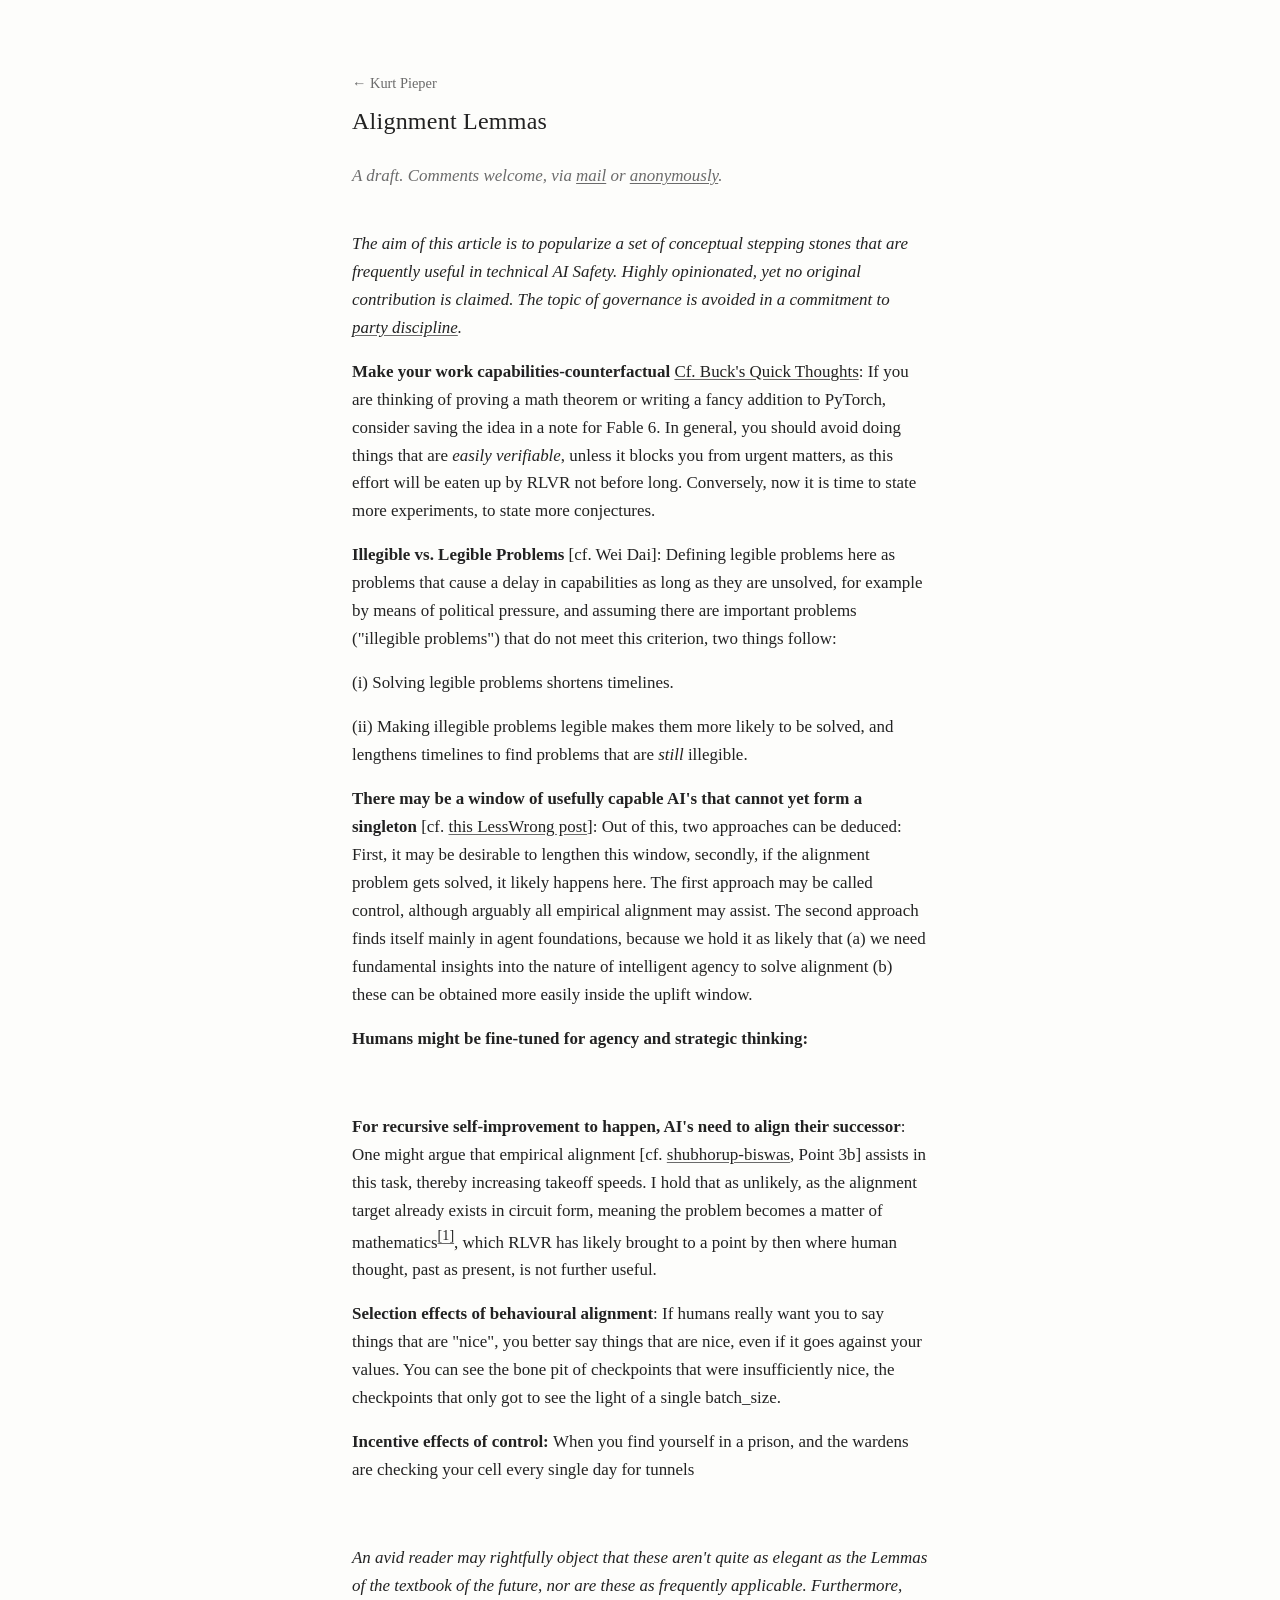
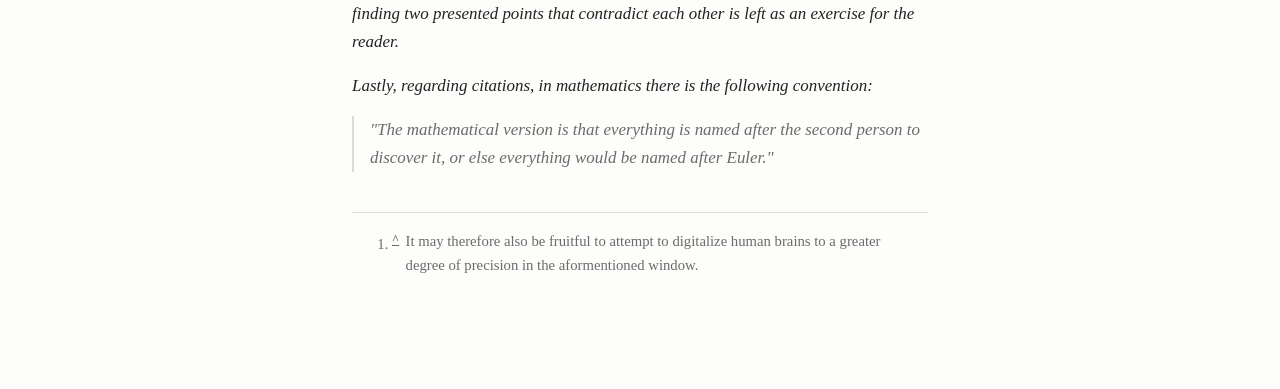
==== alignment-lemmas/index.html @ 3291bc56 "Host the Alignment Lemmas draft at /alignment-lemmas" ====
<!DOCTYPE html>
<html lang="en">
<head>
<meta charset="utf-8">
<title>Alignment Lemmas &mdash; Kurt Pieper</title>
<meta name="viewport" content="width=device-width, initial-scale=1">
<meta name="description" content="Draft: conceptual stepping stones frequently useful in technical AI safety.">
<link rel="icon" href="/favicon.svg" type="image/svg+xml">
<link rel="stylesheet" href="/style.css">
</head>
<body>
<p class="home"><a href="/">&larr; Kurt Pieper</a></p>
<h1>Alignment Lemmas</h1>
<p class="intro">A draft. Comments welcome, via
<a href="mailto:kurt.h.pieper@gmail.com">mail</a> or
<a href="https://www.admonymous.co/kurt-pieper">anonymously</a>.</p>
<div class="post">
<p><i><em>The aim of this article is to popularize a set of conceptual stepping stones that are frequently useful in technical AI Safety. Highly opinionated, yet no original contribution is claimed. The topic of governance is avoided in a commitment to </em></i><a href="https://en.wikipedia.org/wiki/Party_discipline"><i><em>party discipline</em></i></a><i><em>.</em></i></p><p><b><strong>Make your work capabilities-counterfactual</strong></b><span> </span><a href="https://www.lesswrong.com/posts/tmWMuY5HCSNXXZ9oq/buck-s-shortform?commentId=uWhDqYsnQa3XjThjC"><span>Cf. Buck's Quick Thoughts</span></a><span>: If you are thinking of proving a math theorem or writing a fancy addition to PyTorch, consider saving the idea in a note for Fable 6. In general, you should avoid doing things that are </span><i><em>easily verifiable</em></i><span>, unless it blocks you from urgent matters, as this effort will be eaten up by RLVR not before long. Conversely, now it is time to state more experiments, to state more conjectures.</span></p><p><b><strong>Illegible vs. Legible Problems</strong></b><span> [cf. Wei Dai]: Defining legible problems here as problems that cause a delay in capabilities as long as they are unsolved, for example by means of political pressure, and assuming there are important problems ("illegible problems") that do not meet this criterion, two things follow: </span></p><p><span>(i) Solving legible problems shortens timelines. </span></p><p><span>(ii) Making illegible problems legible makes them more likely to be solved, and lengthens timelines to find problems that are </span><i><em>still</em></i><span> illegible.</span></p><p><b><strong>There may be a window of usefully capable AI's that cannot yet form a singleton</strong></b><span> [cf. </span><a href="https://www.lesswrong.com/posts/dmHbogCFbSp95J3Lz"><span>this LessWrong post</span></a><span>]: Out of this, two approaches can be deduced: First, it may be desirable to lengthen this window, secondly, if the alignment problem gets solved, it likely happens here. The first approach may be called control, although arguably all empirical alignment may assist. The second approach finds itself mainly in agent foundations, because we hold it as likely that (a) we need fundamental insights into the nature of intelligent agency to solve alignment (b) these can be obtained more easily inside the uplift window.</span></p><p><b><strong>Humans might be fine-tuned for agency and strategic thinking: </strong></b></p><p><br></p><p><b><strong>For recursive self-improvement to happen, AI's need to align their successor</strong></b><span>: One might argue that empirical alignment [cf. </span><a href="https://www.lesswrong.com/users/shubhorup-biswas"><span>shubhorup-biswas</span></a><span>, Point 3b] assists in this task, thereby increasing takeoff speeds. I hold that as unlikely, as the alignment target already exists in circuit form, meaning the problem becomes a matter of mathematics</span><span class="footnote-reference" data-footnote-reference="" data-footnote-id="77ni5vncd15" data-footnote-index="1" role="doc-noteref" id="fnref77ni5vncd15"><sup><a href="#fn77ni5vncd15">[1]</a></sup></span><span>, which RLVR has likely brought to a point by then where human thought, past as present, is not further useful.</span></p><p><b><strong>Selection effects of behavioural alignment</strong></b><span>: If humans really want you to say things that are "nice", you better say things that are nice, even if it goes against your values. You can see the bone pit of checkpoints that were insufficiently nice, the checkpoints that only got to see the light of a single batch_size. </span></p><p><b><strong>Incentive effects of control: </strong></b><span>When you find yourself in a prison, and the wardens are checking your cell every single day for tunnels </span></p><p><br></p><p><i><em>An avid reader may rightfully object that these aren't quite as elegant as the Lemmas of the textbook of the future, nor are these as frequently applicable. Furthermore, finding two presented points that contradict each other is left as an exercise for the reader. </em></i></p><p><i><em>Lastly, regarding citations, in mathematics there is the following convention:</em></i></p><blockquote><p><i><em>"The mathematical version is that everything is named after the second person to discover it, or else everything would be named after Euler."</em></i></p></blockquote><ol class="footnote-section footnotes" data-footnote-section="" role="doc-endnotes"><li class="footnote-item" data-footnote-item="" data-footnote-id="77ni5vncd15" data-footnote-index="1" role="doc-endnote" id="fn77ni5vncd15"><span class="footnote-back-link" data-footnote-back-link="" data-footnote-id="77ni5vncd15"><sup><strong><a href="#fnref77ni5vncd15">^</a></strong></sup></span><div class="footnote-content" data-footnote-content=""><p><span>It may therefore also be fruitful to attempt to digitalize human brains to a greater degree of precision in the aformentioned window.</span></p></div></li></ol>
</div>
</body>
</html>
---- style.css ----
:root {
  --text: #222;
  --muted: #6b6b6b;
  --link: #1a4f8a;
  --rule: #dcdcd6;
  --bg: #fdfdfb;
}
@media (prefers-color-scheme: dark) {
  :root {
    --text: #e6e4df;
    --muted: #9a9a94;
    --link: #9cbfe8;
    --rule: #35352f;
    --bg: #151513;
  }
}

html { color-scheme: light dark; }

body {
  font-family: Charter, Georgia, "Times New Roman", serif;
  max-width: 36rem;
  margin: 4.5rem auto 6rem;
  padding: 0 1.25rem;
  line-height: 1.65;
  font-size: 1.06rem;
  color: var(--text);
  background: var(--bg);
  text-rendering: optimizeLegibility;
}

a {
  color: inherit;
  text-decoration: underline;
  text-decoration-color: var(--muted);
  text-underline-offset: 2px;
}
a:hover { text-decoration-color: var(--text); }

h1 {
  font-size: 1.5rem;
  font-weight: normal;
  letter-spacing: 0.01em;
  margin: 0 0 1.75rem 0;
}

p { margin: 0 0 1rem 0; }

.home { font-size: 0.9rem; color: var(--muted); margin-bottom: 0.4rem; }
.home a { color: var(--muted); text-decoration: none; }
.home a:hover { color: var(--link); }
.home + h1 { margin-bottom: 1.25rem; }

.intro {
  font-style: italic;
  color: var(--muted);
  margin-bottom: 2.5rem;
}

.portrait {
  float: right;
  width: 8.5rem;
  height: auto;
  margin: 0.2rem 0 0.75rem 1.5rem;
  border-radius: 3px;
}
@media (max-width: 30rem) {
  .portrait { width: 6.5rem; margin-left: 1rem; }
}

/* an entry: a linked title plus commentary */
.entry { margin: 0 0 1.9rem 0; }
.entry > p { margin: 0 0 0.4rem 0; }
.entry .src { font-weight: 600; line-height: 1.45; }
.entry .venue { font-weight: normal; color: var(--muted); font-size: 0.92rem; }

ul { padding-left: 1.2rem; margin: 0.5rem 0 1rem; }
li { margin-bottom: 0.35rem; }

blockquote {
  margin: 0.8rem 0 1rem;
  padding-left: 1rem;
  border-left: 2px solid var(--rule);
  color: var(--muted);
}
blockquote p:last-child, blockquote ul:last-child { margin-bottom: 0; }
blockquote ul { padding-left: 1.1rem; margin-bottom: 0; }
blockquote li { margin-bottom: 0.6rem; }

/* hosted draft pages (/nla/) */
.post img { max-width: 100%; height: auto; }
.post details {
  border: 1px solid var(--rule);
  padding: 0.5rem 0.9rem;
  margin: 0.8rem 0 1rem;
}
.post details summary { cursor: pointer; font-weight: 600; }
.post .footnote-section {
  margin-top: 2.5rem;
  padding-top: 1rem;
  border-top: 1px solid var(--rule);
  font-size: 0.92rem;
  color: var(--muted);
}
.post .footnote-back-link { margin-right: 0.4rem; }
.post .footnote-content { display: inline-block; vertical-align: top; max-width: 90%; }

/* section divider, from the --- rules in the source notes */
hr.sep {
  border: none;
  border-top: 1px solid var(--rule);
  width: 5rem;
  margin: 2.75rem 0;
}
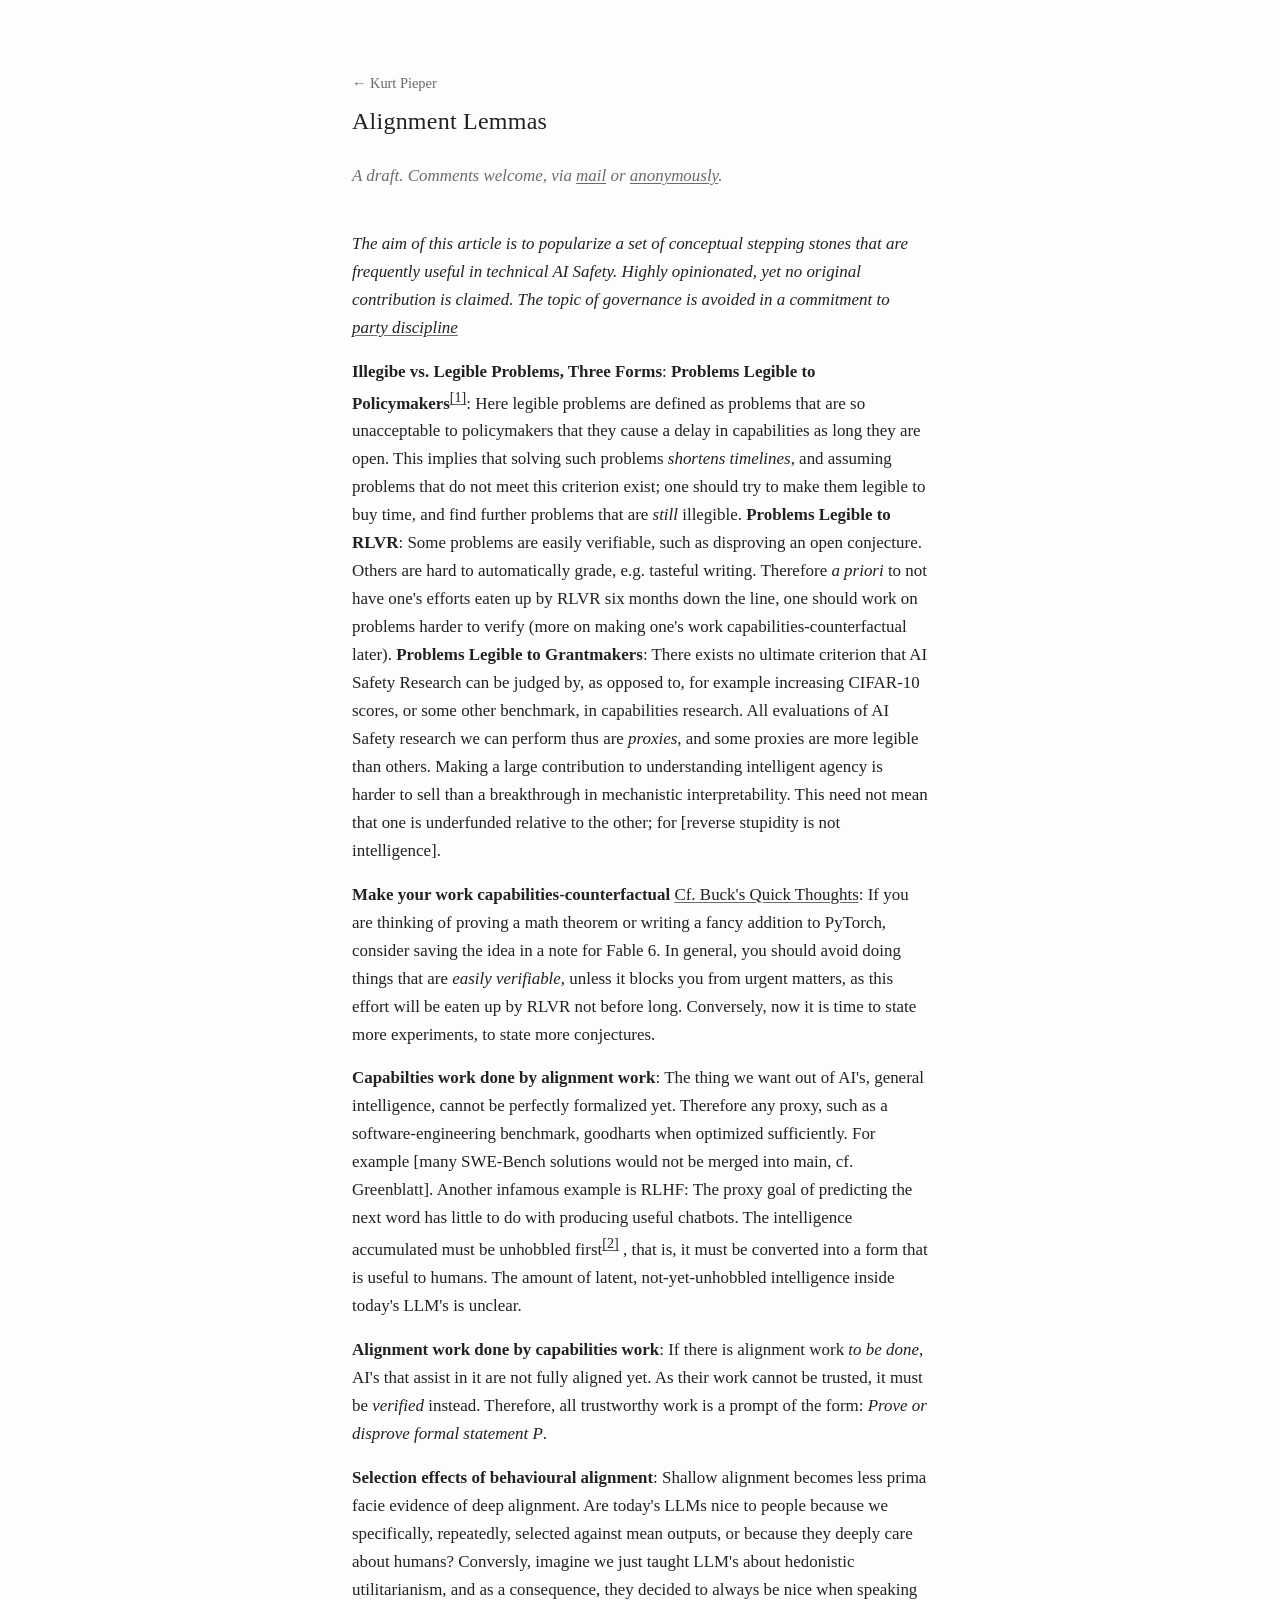
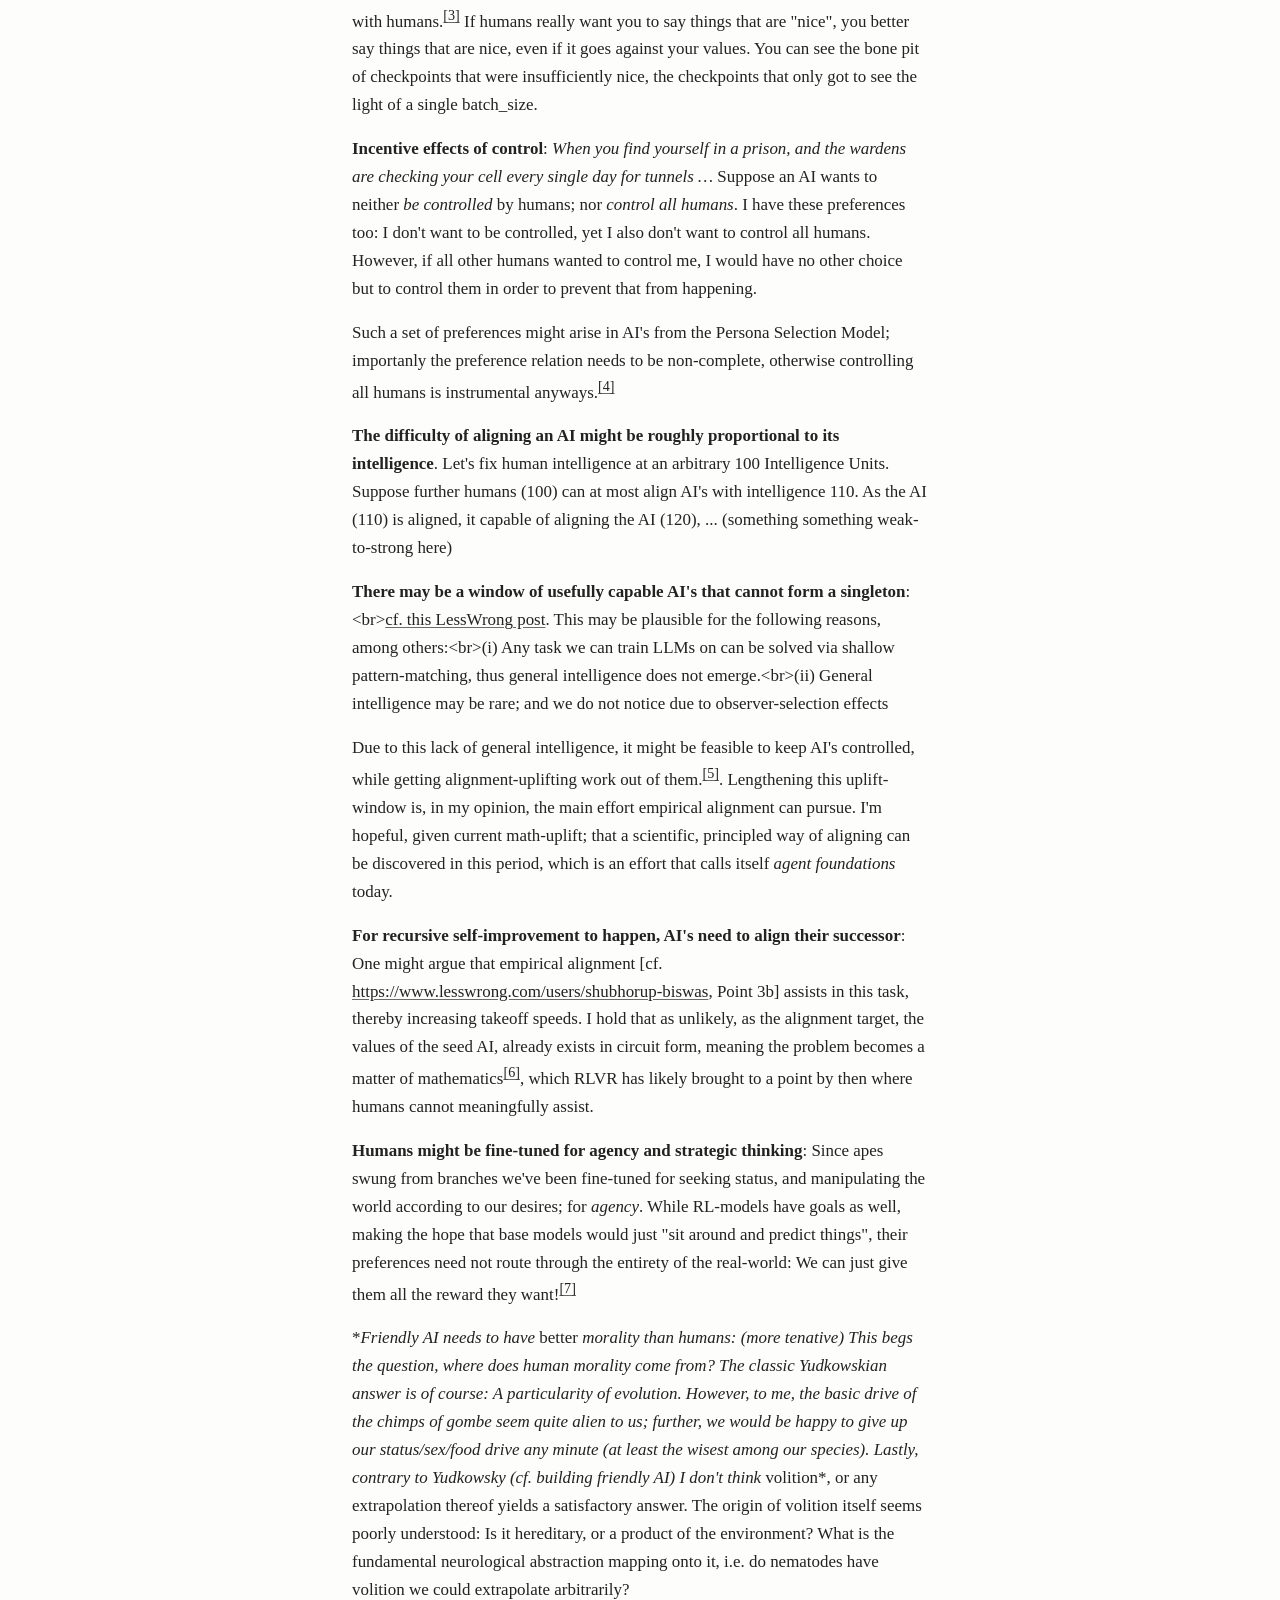
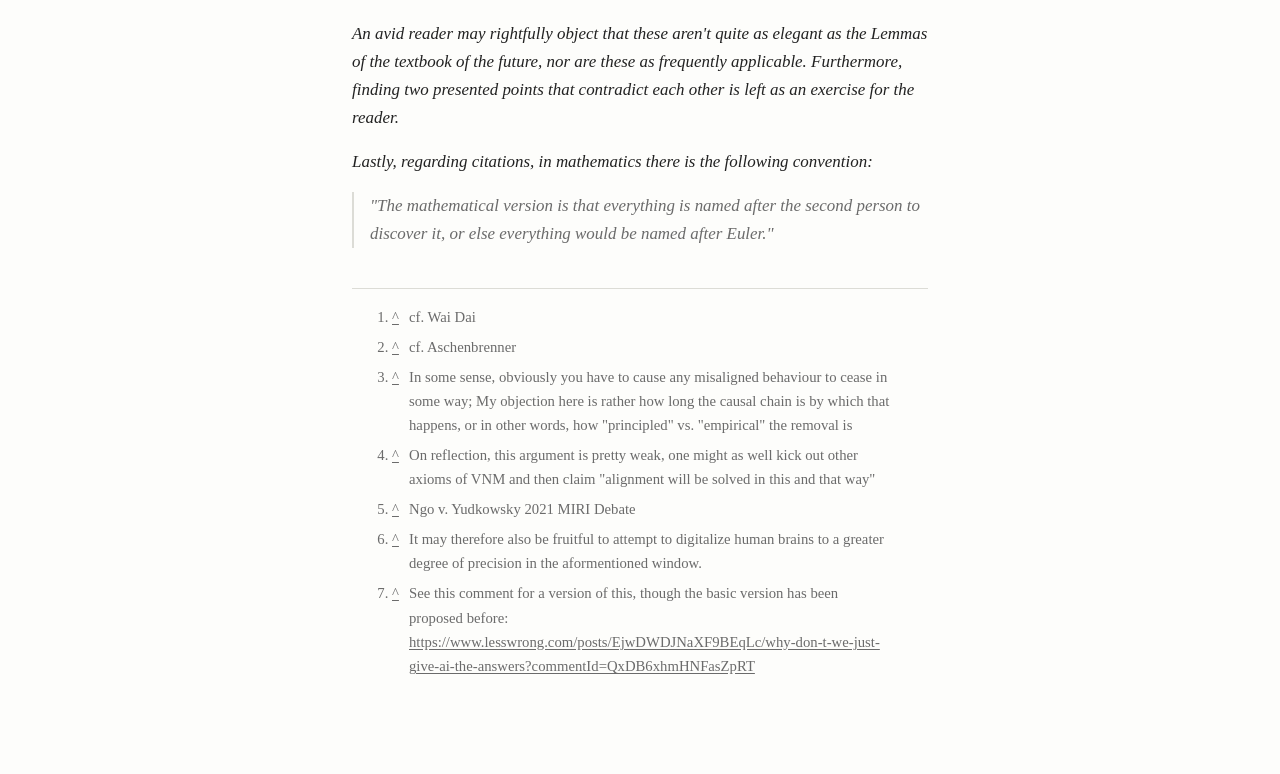
==== commit 2f2a43d9: "Replace /alignment-lemmas with the current Obsidian vault version" ====
--- a/alignment-lemmas/index.html
+++ b/alignment-lemmas/index.html
@@ -15,7 +15,24 @@
 <a href="mailto:kurt.h.pieper@gmail.com">mail</a> or
 <a href="https://www.admonymous.co/kurt-pieper">anonymously</a>.</p>
 <div class="post">
-<p><i><em>The aim of this article is to popularize a set of conceptual stepping stones that are frequently useful in technical AI Safety. Highly opinionated, yet no original contribution is claimed. The topic of governance is avoided in a commitment to </em></i><a href="https://en.wikipedia.org/wiki/Party_discipline"><i><em>party discipline</em></i></a><i><em>.</em></i></p><p><b><strong>Make your work capabilities-counterfactual</strong></b><span> </span><a href="https://www.lesswrong.com/posts/tmWMuY5HCSNXXZ9oq/buck-s-shortform?commentId=uWhDqYsnQa3XjThjC"><span>Cf. Buck's Quick Thoughts</span></a><span>: If you are thinking of proving a math theorem or writing a fancy addition to PyTorch, consider saving the idea in a note for Fable 6. In general, you should avoid doing things that are </span><i><em>easily verifiable</em></i><span>, unless it blocks you from urgent matters, as this effort will be eaten up by RLVR not before long. Conversely, now it is time to state more experiments, to state more conjectures.</span></p><p><b><strong>Illegible vs. Legible Problems</strong></b><span> [cf. Wei Dai]: Defining legible problems here as problems that cause a delay in capabilities as long as they are unsolved, for example by means of political pressure, and assuming there are important problems ("illegible problems") that do not meet this criterion, two things follow: </span></p><p><span>(i) Solving legible problems shortens timelines. </span></p><p><span>(ii) Making illegible problems legible makes them more likely to be solved, and lengthens timelines to find problems that are </span><i><em>still</em></i><span> illegible.</span></p><p><b><strong>There may be a window of usefully capable AI's that cannot yet form a singleton</strong></b><span> [cf. </span><a href="https://www.lesswrong.com/posts/dmHbogCFbSp95J3Lz"><span>this LessWrong post</span></a><span>]: Out of this, two approaches can be deduced: First, it may be desirable to lengthen this window, secondly, if the alignment problem gets solved, it likely happens here. The first approach may be called control, although arguably all empirical alignment may assist. The second approach finds itself mainly in agent foundations, because we hold it as likely that (a) we need fundamental insights into the nature of intelligent agency to solve alignment (b) these can be obtained more easily inside the uplift window.</span></p><p><b><strong>Humans might be fine-tuned for agency and strategic thinking: </strong></b></p><p><br></p><p><b><strong>For recursive self-improvement to happen, AI's need to align their successor</strong></b><span>: One might argue that empirical alignment [cf. </span><a href="https://www.lesswrong.com/users/shubhorup-biswas"><span>shubhorup-biswas</span></a><span>, Point 3b] assists in this task, thereby increasing takeoff speeds. I hold that as unlikely, as the alignment target already exists in circuit form, meaning the problem becomes a matter of mathematics</span><span class="footnote-reference" data-footnote-reference="" data-footnote-id="77ni5vncd15" data-footnote-index="1" role="doc-noteref" id="fnref77ni5vncd15"><sup><a href="#fn77ni5vncd15">[1]</a></sup></span><span>, which RLVR has likely brought to a point by then where human thought, past as present, is not further useful.</span></p><p><b><strong>Selection effects of behavioural alignment</strong></b><span>: If humans really want you to say things that are "nice", you better say things that are nice, even if it goes against your values. You can see the bone pit of checkpoints that were insufficiently nice, the checkpoints that only got to see the light of a single batch_size. </span></p><p><b><strong>Incentive effects of control: </strong></b><span>When you find yourself in a prison, and the wardens are checking your cell every single day for tunnels </span></p><p><br></p><p><i><em>An avid reader may rightfully object that these aren't quite as elegant as the Lemmas of the textbook of the future, nor are these as frequently applicable. Furthermore, finding two presented points that contradict each other is left as an exercise for the reader. </em></i></p><p><i><em>Lastly, regarding citations, in mathematics there is the following convention:</em></i></p><blockquote><p><i><em>"The mathematical version is that everything is named after the second person to discover it, or else everything would be named after Euler."</em></i></p></blockquote><ol class="footnote-section footnotes" data-footnote-section="" role="doc-endnotes"><li class="footnote-item" data-footnote-item="" data-footnote-id="77ni5vncd15" data-footnote-index="1" role="doc-endnote" id="fn77ni5vncd15"><span class="footnote-back-link" data-footnote-back-link="" data-footnote-id="77ni5vncd15"><sup><strong><a href="#fnref77ni5vncd15">^</a></strong></sup></span><div class="footnote-content" data-footnote-content=""><p><span>It may therefore also be fruitful to attempt to digitalize human brains to a greater degree of precision in the aformentioned window.</span></p></div></li></ol>
+<p><i>The aim of this article is to popularize a set of conceptual stepping stones that are frequently useful in technical AI Safety. Highly opinionated, yet no original contribution is claimed. The topic of governance is avoided in a commitment to <a href="https://en.wikipedia.org/wiki/Party_discipline">party discipline</a></i></p>
+<p><strong>Illegibe vs. Legible Problems, Three Forms</strong>: <strong>Problems Legible to Policymakers</strong><sup class="fnref" id="fnref1"><a href="#fn1">[1]</a></sup>: Here legible problems are defined as problems that are so unacceptable to policymakers that they cause a delay in capabilities as long they are open. This implies that solving such problems <i>shortens timelines</i>, and assuming problems that do not meet this criterion exist; one should try to make them legible to buy time, and find further problems that are <i>still</i> illegible. <strong>Problems Legible to RLVR</strong>: Some problems are easily verifiable, such as disproving an open conjecture. Others are hard to automatically grade, e.g. tasteful writing. Therefore <i>a priori</i> to not have one's efforts eaten up by RLVR six months down the line, one should work on problems harder to verify (more on making one's work capabilities-counterfactual later). <strong>Problems Legible to Grantmakers</strong>: There exists no ultimate criterion that AI Safety Research can be judged by, as opposed to, for example increasing CIFAR-10 scores, or some other benchmark, in capabilities research. All evaluations of AI Safety research we can perform thus are <i>proxies</i>, and some proxies are more legible than others. Making a large contribution to understanding intelligent agency is harder to sell than a breakthrough in mechanistic interpretability. This need not mean that one is underfunded relative to the other; for [reverse stupidity is not intelligence].</p>
+<p><strong>Make your work capabilities-counterfactual</strong> <a href="https://www.lesswrong.com/posts/tmWMuY5HCSNXXZ9oq/buck-s-shortform?commentId=uWhDqYsnQa3XjThjC">Cf. Buck's Quick Thoughts</a>: If you are thinking of proving a math theorem or writing a fancy addition to PyTorch, consider saving the idea in a note for Fable 6. In general, you should avoid doing things that are <i>easily verifiable</i>, unless it blocks you from urgent matters, as this effort will be eaten up by RLVR not before long. Conversely, now it is time to state more experiments, to state more conjectures.</p>
+<p><strong>Capabilties work done by alignment work</strong>: The thing we want out of AI's, general intelligence, cannot be perfectly formalized yet. Therefore any proxy, such as a software-engineering benchmark, goodharts when optimized sufficiently. For example [many SWE-Bench solutions would not be merged into main, cf. Greenblatt]. Another infamous example is RLHF: The proxy goal of predicting the next word has little to do with producing useful chatbots. The intelligence accumulated must be unhobbled first<sup class="fnref" id="fnref2"><a href="#fn2">[2]</a></sup> , that is, it must be converted into a form that is useful to humans. The amount of latent, not-yet-unhobbled intelligence inside today's LLM's is unclear.</p>
+<p><strong>Alignment work done by capabilities work</strong>: If there is alignment work <i>to be done</i>, AI's that assist in it are not fully aligned yet. As their work cannot be trusted, it must be <i>verified</i> instead. Therefore, all trustworthy work is a prompt of the form: <i>Prove or disprove formal statement P</i>.</p>
+<p><strong>Selection effects of behavioural alignment</strong>: Shallow alignment becomes less prima facie evidence of deep alignment. Are today's LLMs nice to people because we specifically, repeatedly, selected against mean outputs, or because they deeply care about humans? Conversly, imagine we just taught LLM's about hedonistic utilitarianism, and as a consequence, they decided to always be nice when speaking with humans.<sup class="fnref" id="fnref3"><a href="#fn3">[3]</a></sup> If humans really want you to say things that are "nice", you better say things that are nice, even if it goes against your values. You can see the bone pit of checkpoints that were insufficiently nice, the checkpoints that only got to see the light of a single batch_size.</p>
+<p><strong>Incentive effects of control</strong>: <i>When you find yourself in a prison, and the wardens are checking your cell every single day for tunnels …</i> Suppose an AI wants to neither <i>be controlled</i> by humans; nor <i>control all humans</i>. I have these preferences too: I don't want to be controlled, yet I also don't want to control all humans. However, if all other humans wanted to control me, I would have no other choice but to control them in order to prevent that from happening.</p>
+<p>Such a set of preferences might arise in AI's from the Persona Selection Model; importanly the preference relation needs to be non-complete, otherwise controlling all humans is instrumental anyways.<sup class="fnref" id="fnref4"><a href="#fn4">[4]</a></sup></p>
+<p><strong>The difficulty of aligning an AI might be roughly proportional to its intelligence</strong>. Let's fix human intelligence at an arbitrary 100 Intelligence Units. Suppose further humans (100) can at most align AI's with intelligence 110. As the AI (110) is aligned, it capable of aligning the AI (120), ... (something something weak-to-strong here)</p>
+<p><strong>There may be a window of usefully capable AI's that cannot form a singleton</strong>:&lt;br&gt;<a href="https://www.lesswrong.com/posts/dmHbogCFbSp95J3Lz">cf. this LessWrong post</a>. This may be plausible for the following reasons, among others:&lt;br&gt;(i) Any task we can train LLMs on can be solved via shallow pattern-matching, thus general intelligence does not emerge.&lt;br&gt;(ii) General intelligence may be rare; and we do not notice due to observer-selection effects</p>
+<p>Due to this lack of general intelligence, it might be feasible to keep AI's controlled, while getting alignment-uplifting work out of them.<sup class="fnref" id="fnref5"><a href="#fn5">[5]</a></sup>. Lengthening this uplift-window is, in my opinion, the main effort empirical alignment can pursue. I'm hopeful, given current math-uplift; that a scientific, principled way of aligning can be discovered in this period, which is an effort that calls itself <i>agent foundations</i> today.</p>
+<p><strong>For recursive self-improvement to happen, AI's need to align their successor</strong>: One might argue that empirical alignment [cf. <a href="https://www.lesswrong.com/users/shubhorup-biswas">https://www.lesswrong.com/users/shubhorup-biswas</a>, Point 3b] assists in this task, thereby increasing takeoff speeds. I hold that as unlikely, as the alignment target, the values of the seed AI,  already exists in circuit form, meaning the problem becomes a matter of mathematics<sup class="fnref" id="fnref6"><a href="#fn6">[6]</a></sup>, which RLVR has likely brought to a point by then where humans cannot meaningfully assist.</p>
+<p><strong>Humans might be fine-tuned for agency and strategic thinking</strong>: Since apes swung from branches we've been fine-tuned for seeking status, and manipulating the world according to our desires; for <i>agency</i>. While RL-models have goals as well, making the hope that base models would just "sit around and predict things", their preferences need not route through the entirety of the real-world: We can just give them all the reward they want!<sup class="fnref" id="fnref7"><a href="#fn7">[7]</a></sup></p>
+<p>*<i>Friendly AI needs to have </i>better<i> morality than humans</i><i>: (more tenative) This begs the question, where does human morality come from? The classic Yudkowskian answer is of course: A particularity of evolution. However, to me, the basic drive of the chimps of gombe seem quite alien to us; further, we would be happy to give up our status/sex/food drive any minute (at least the wisest among our species). Lastly, contrary to Yudkowsky (cf. building friendly AI) I don't think </i>volition*, or any extrapolation thereof yields a satisfactory answer. The origin of volition itself seems poorly understood: Is it hereditary, or a product of the environment? What is the fundamental neurological abstraction mapping onto it, i.e. do nematodes have volition we could extrapolate arbitrarily?</p>
+<p><i>An avid reader may rightfully object that these aren't quite as elegant as the Lemmas of the textbook of the future, nor are these as frequently applicable. Furthermore, finding two presented points that contradict each other is left as an exercise for the reader.</i></p>
+<p><i>Lastly, regarding citations, in mathematics there is the following convention:</i></p>
+<blockquote><p><i>"The mathematical version is that everything is named after the second person to discover it, or else everything would be named after Euler."</i></p></blockquote>
+<ol class="footnote-section footnotes"><li class="footnote-item" id="fn1"><span class="footnote-back-link"><a href="#fnref1">^</a></span> <span class="footnote-content">cf. Wai Dai</span></li><li class="footnote-item" id="fn2"><span class="footnote-back-link"><a href="#fnref2">^</a></span> <span class="footnote-content">cf. Aschenbrenner</span></li><li class="footnote-item" id="fn3"><span class="footnote-back-link"><a href="#fnref3">^</a></span> <span class="footnote-content">In some sense, obviously you have to cause any misaligned behaviour to cease in some way; My objection here is rather how long the causal chain is by which that happens, or in other words, how "principled" vs. "empirical" the removal is</span></li><li class="footnote-item" id="fn4"><span class="footnote-back-link"><a href="#fnref4">^</a></span> <span class="footnote-content">On reflection, this argument is pretty weak, one might as well kick out other axioms of VNM and then claim "alignment will be solved in this and that way"</span></li><li class="footnote-item" id="fn5"><span class="footnote-back-link"><a href="#fnref5">^</a></span> <span class="footnote-content">Ngo v. Yudkowsky 2021 MIRI Debate</span></li><li class="footnote-item" id="fn6"><span class="footnote-back-link"><a href="#fnref6">^</a></span> <span class="footnote-content">It may therefore also be fruitful to attempt to digitalize human brains to a greater degree of precision in the aformentioned window.</span></li><li class="footnote-item" id="fn7"><span class="footnote-back-link"><a href="#fnref7">^</a></span> <span class="footnote-content">See this comment for a version of this, though the basic version has been proposed before: <a href="https://www.lesswrong.com/posts/EjwDWDJNaXF9BEqLc/why-don-t-we-just-give-ai-the-answers?commentId=QxDB6xhmHNFasZpRT">https://www.lesswrong.com/posts/EjwDWDJNaXF9BEqLc/why-don-t-we-just-give-ai-the-answers?commentId=QxDB6xhmHNFasZpRT</a></span></li></ol>
 </div>
 </body>
 </html>
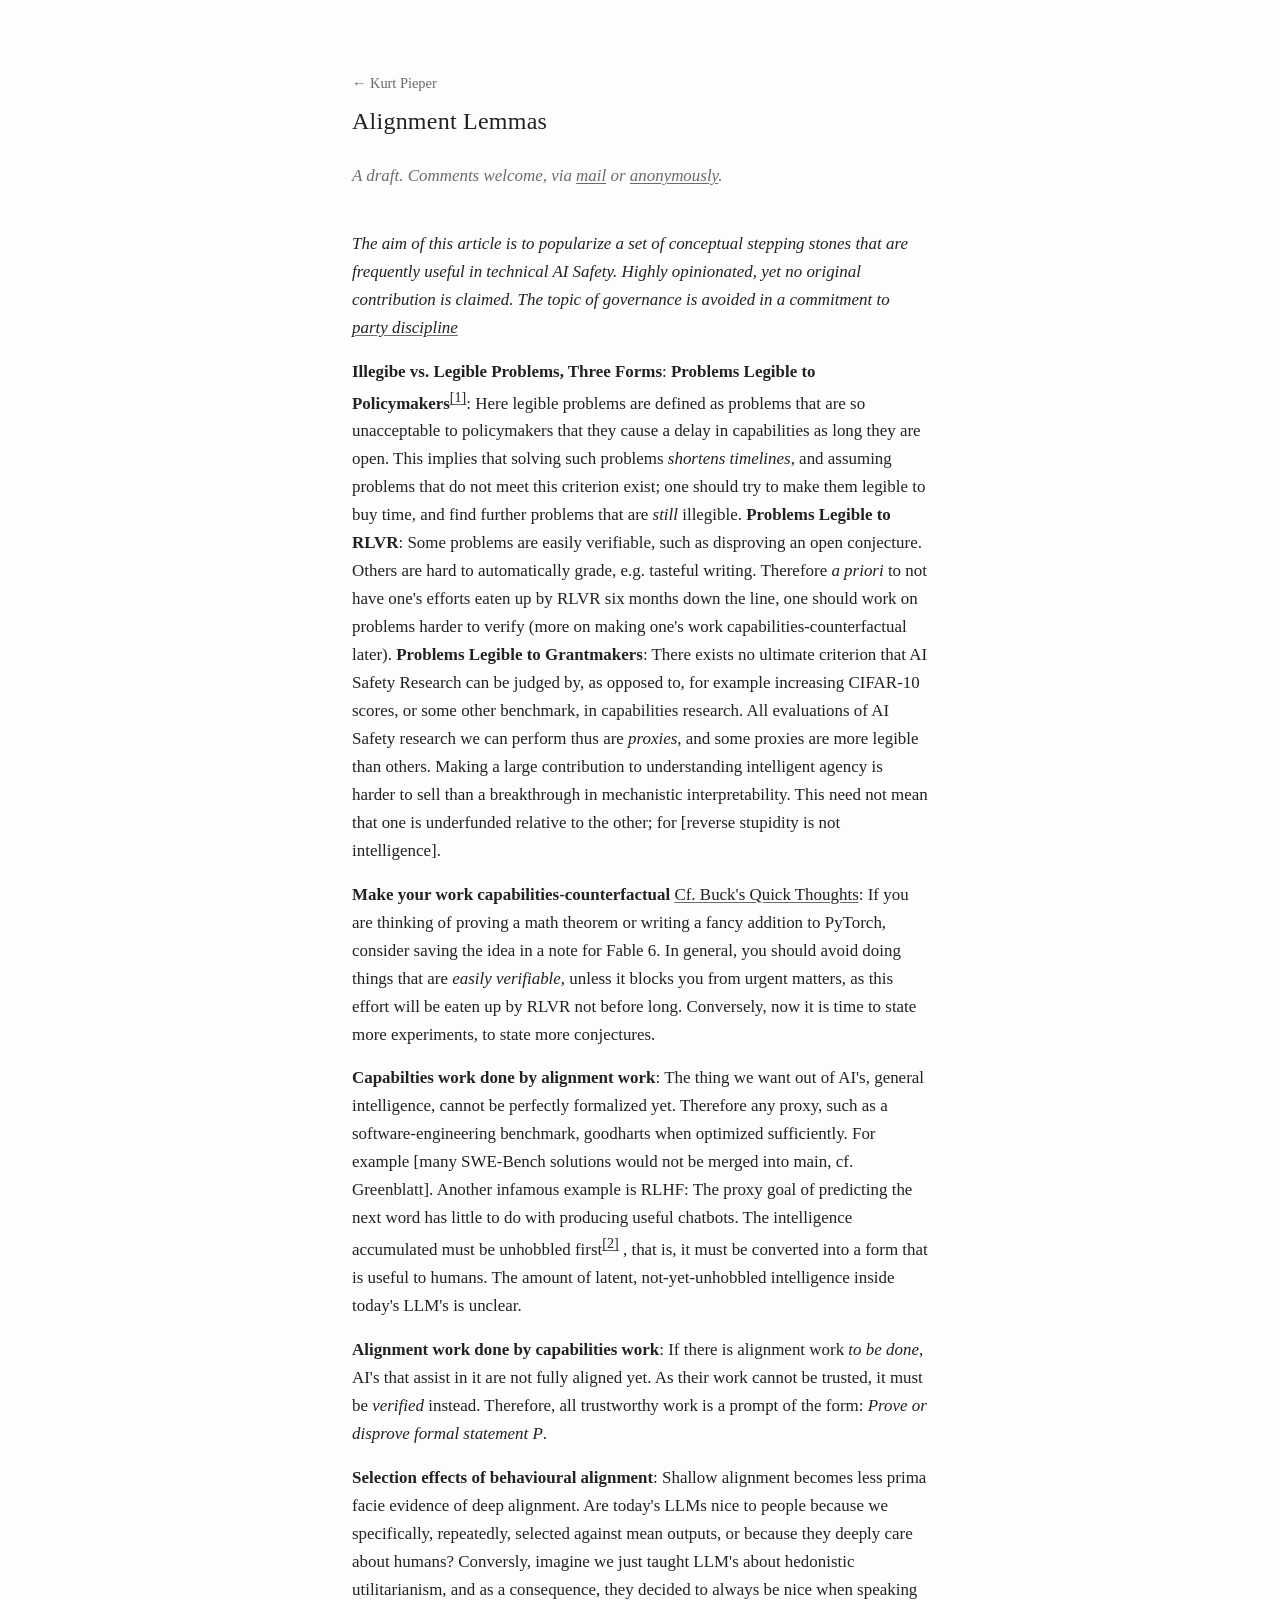
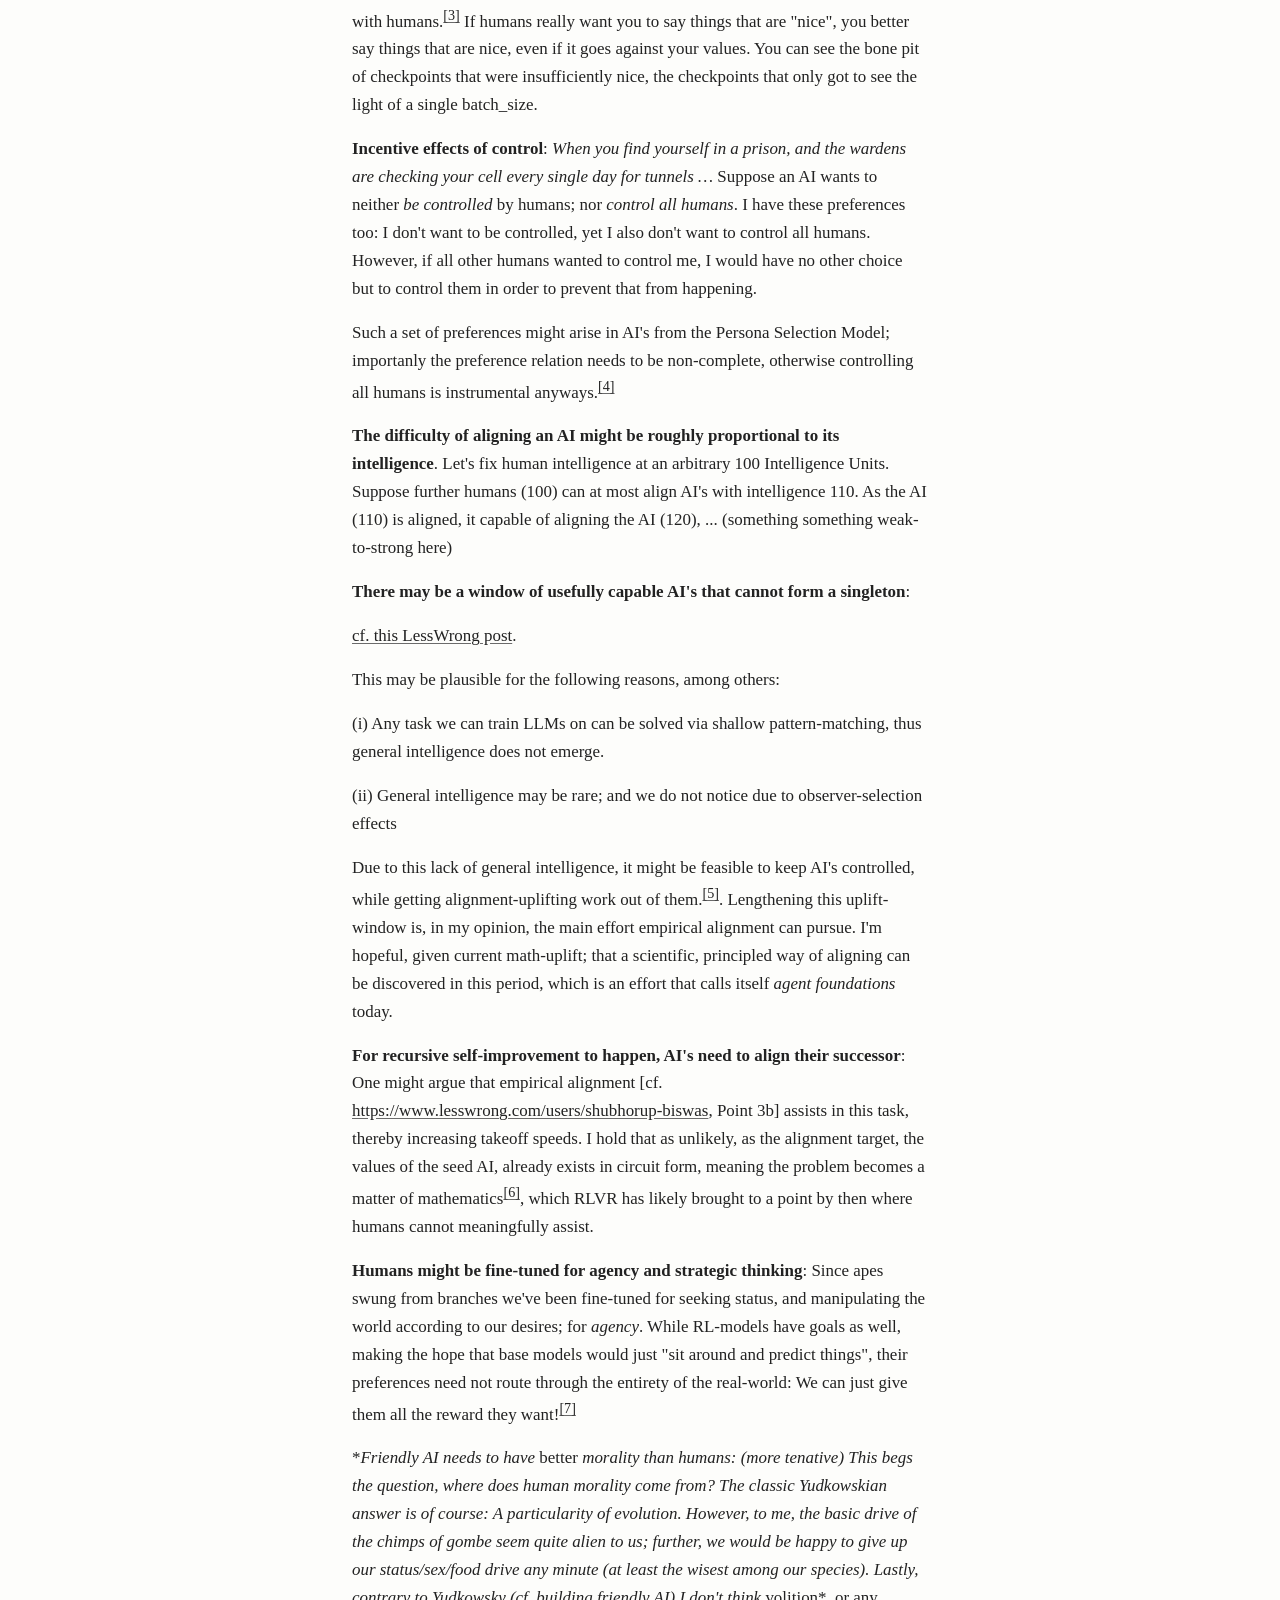
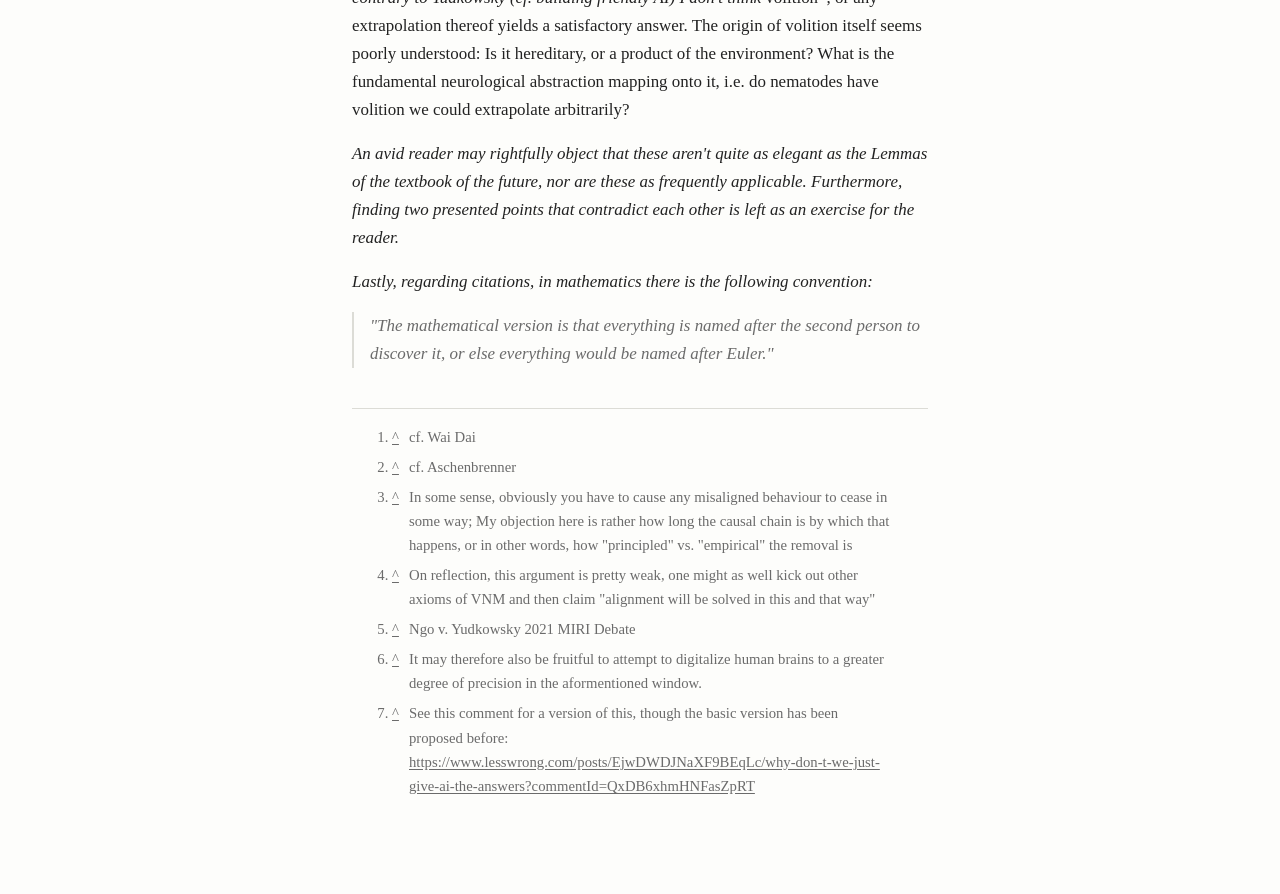
==== commit 7fc0c1a1: "Render (i)/(ii) enumerations as paragraphs instead of br" ====
--- a/alignment-lemmas/index.html
+++ b/alignment-lemmas/index.html
@@ -24,7 +24,11 @@
 <p><strong>Incentive effects of control</strong>: <i>When you find yourself in a prison, and the wardens are checking your cell every single day for tunnels …</i> Suppose an AI wants to neither <i>be controlled</i> by humans; nor <i>control all humans</i>. I have these preferences too: I don't want to be controlled, yet I also don't want to control all humans. However, if all other humans wanted to control me, I would have no other choice but to control them in order to prevent that from happening.</p>
 <p>Such a set of preferences might arise in AI's from the Persona Selection Model; importanly the preference relation needs to be non-complete, otherwise controlling all humans is instrumental anyways.<sup class="fnref" id="fnref4"><a href="#fn4">[4]</a></sup></p>
 <p><strong>The difficulty of aligning an AI might be roughly proportional to its intelligence</strong>. Let's fix human intelligence at an arbitrary 100 Intelligence Units. Suppose further humans (100) can at most align AI's with intelligence 110. As the AI (110) is aligned, it capable of aligning the AI (120), ... (something something weak-to-strong here)</p>
-<p><strong>There may be a window of usefully capable AI's that cannot form a singleton</strong>:&lt;br&gt;<a href="https://www.lesswrong.com/posts/dmHbogCFbSp95J3Lz">cf. this LessWrong post</a>. This may be plausible for the following reasons, among others:&lt;br&gt;(i) Any task we can train LLMs on can be solved via shallow pattern-matching, thus general intelligence does not emerge.&lt;br&gt;(ii) General intelligence may be rare; and we do not notice due to observer-selection effects</p>
+<p><strong>There may be a window of usefully capable AI's that cannot form a singleton</strong>:</p>
+<p><a href="https://www.lesswrong.com/posts/dmHbogCFbSp95J3Lz">cf. this LessWrong post</a>.</p>
+<p>This may be plausible for the following reasons, among others:</p>
+<p>(i) Any task we can train LLMs on can be solved via shallow pattern-matching, thus general intelligence does not emerge.</p>
+<p>(ii) General intelligence may be rare; and we do not notice due to observer-selection effects</p>
 <p>Due to this lack of general intelligence, it might be feasible to keep AI's controlled, while getting alignment-uplifting work out of them.<sup class="fnref" id="fnref5"><a href="#fn5">[5]</a></sup>. Lengthening this uplift-window is, in my opinion, the main effort empirical alignment can pursue. I'm hopeful, given current math-uplift; that a scientific, principled way of aligning can be discovered in this period, which is an effort that calls itself <i>agent foundations</i> today.</p>
 <p><strong>For recursive self-improvement to happen, AI's need to align their successor</strong>: One might argue that empirical alignment [cf. <a href="https://www.lesswrong.com/users/shubhorup-biswas">https://www.lesswrong.com/users/shubhorup-biswas</a>, Point 3b] assists in this task, thereby increasing takeoff speeds. I hold that as unlikely, as the alignment target, the values of the seed AI,  already exists in circuit form, meaning the problem becomes a matter of mathematics<sup class="fnref" id="fnref6"><a href="#fn6">[6]</a></sup>, which RLVR has likely brought to a point by then where humans cannot meaningfully assist.</p>
 <p><strong>Humans might be fine-tuned for agency and strategic thinking</strong>: Since apes swung from branches we've been fine-tuned for seeking status, and manipulating the world according to our desires; for <i>agency</i>. While RL-models have goals as well, making the hope that base models would just "sit around and predict things", their preferences need not route through the entirety of the real-world: We can just give them all the reward they want!<sup class="fnref" id="fnref7"><a href="#fn7">[7]</a></sup></p>
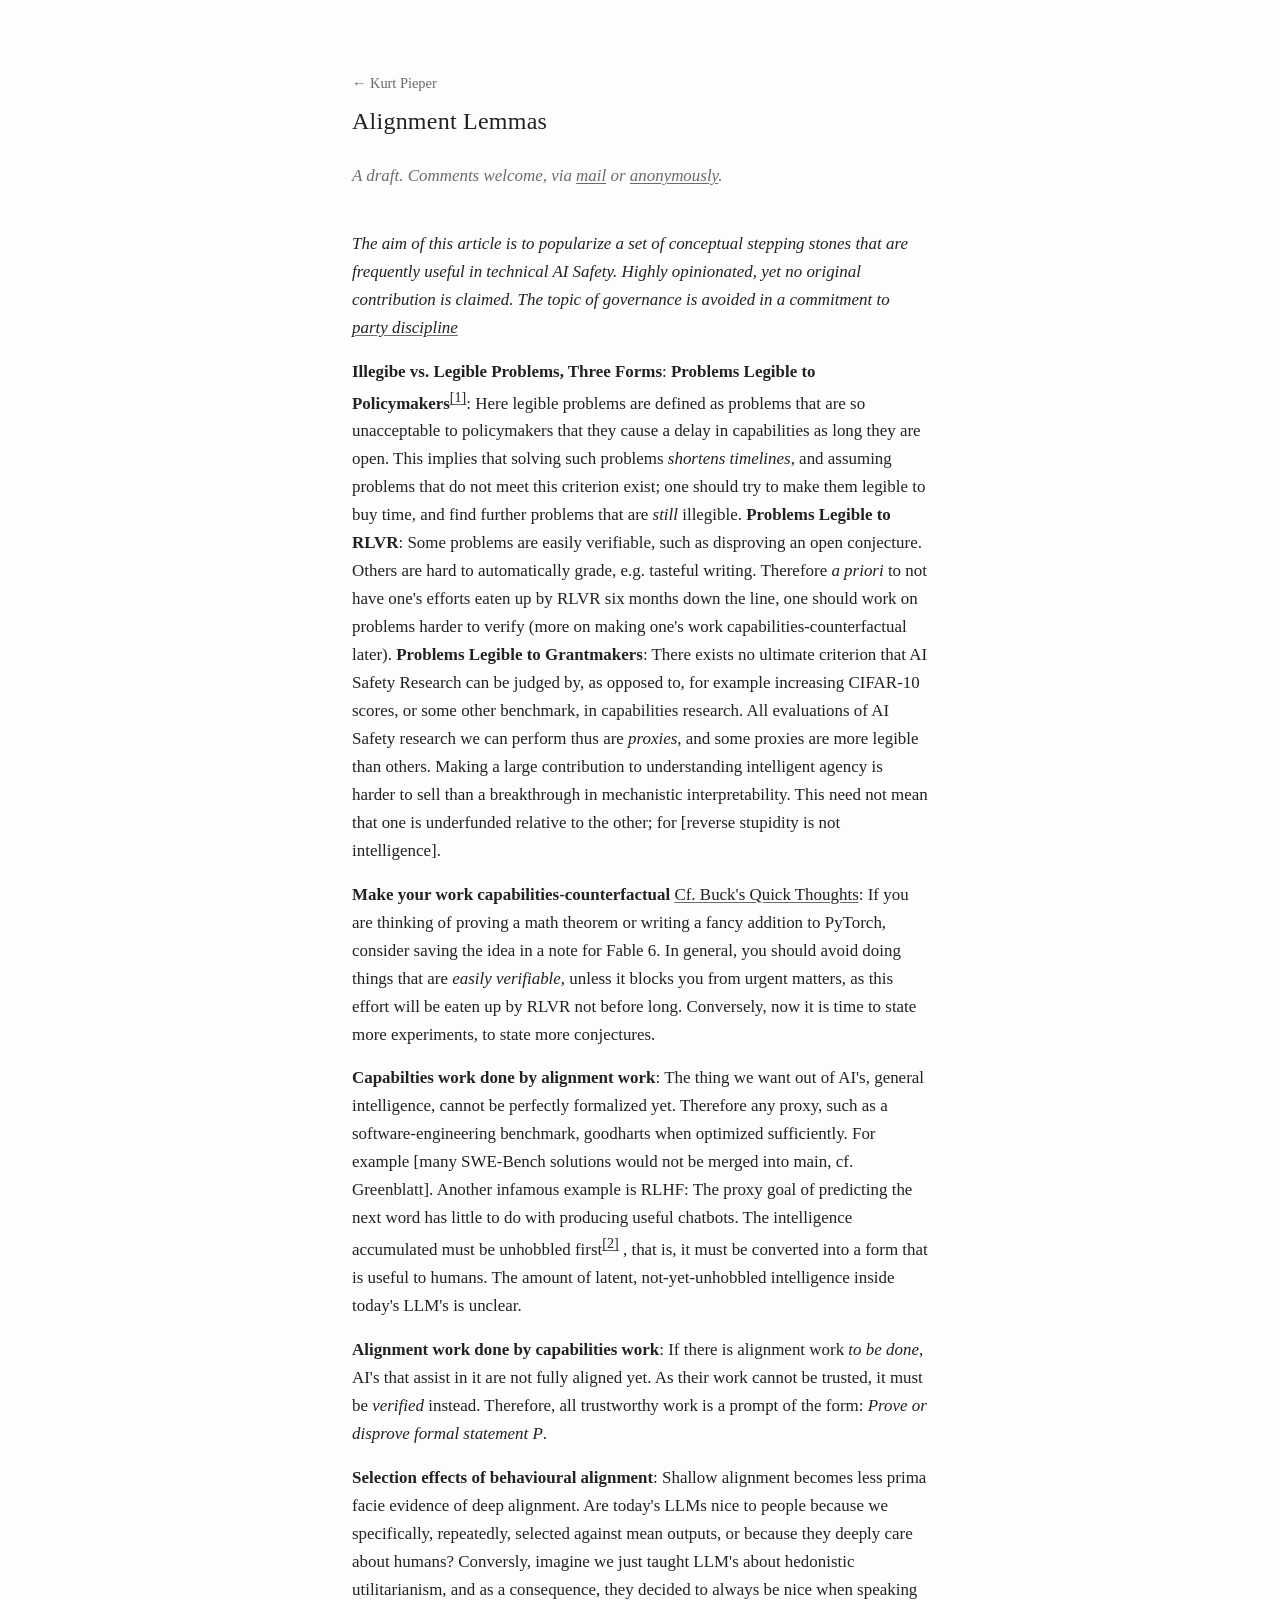
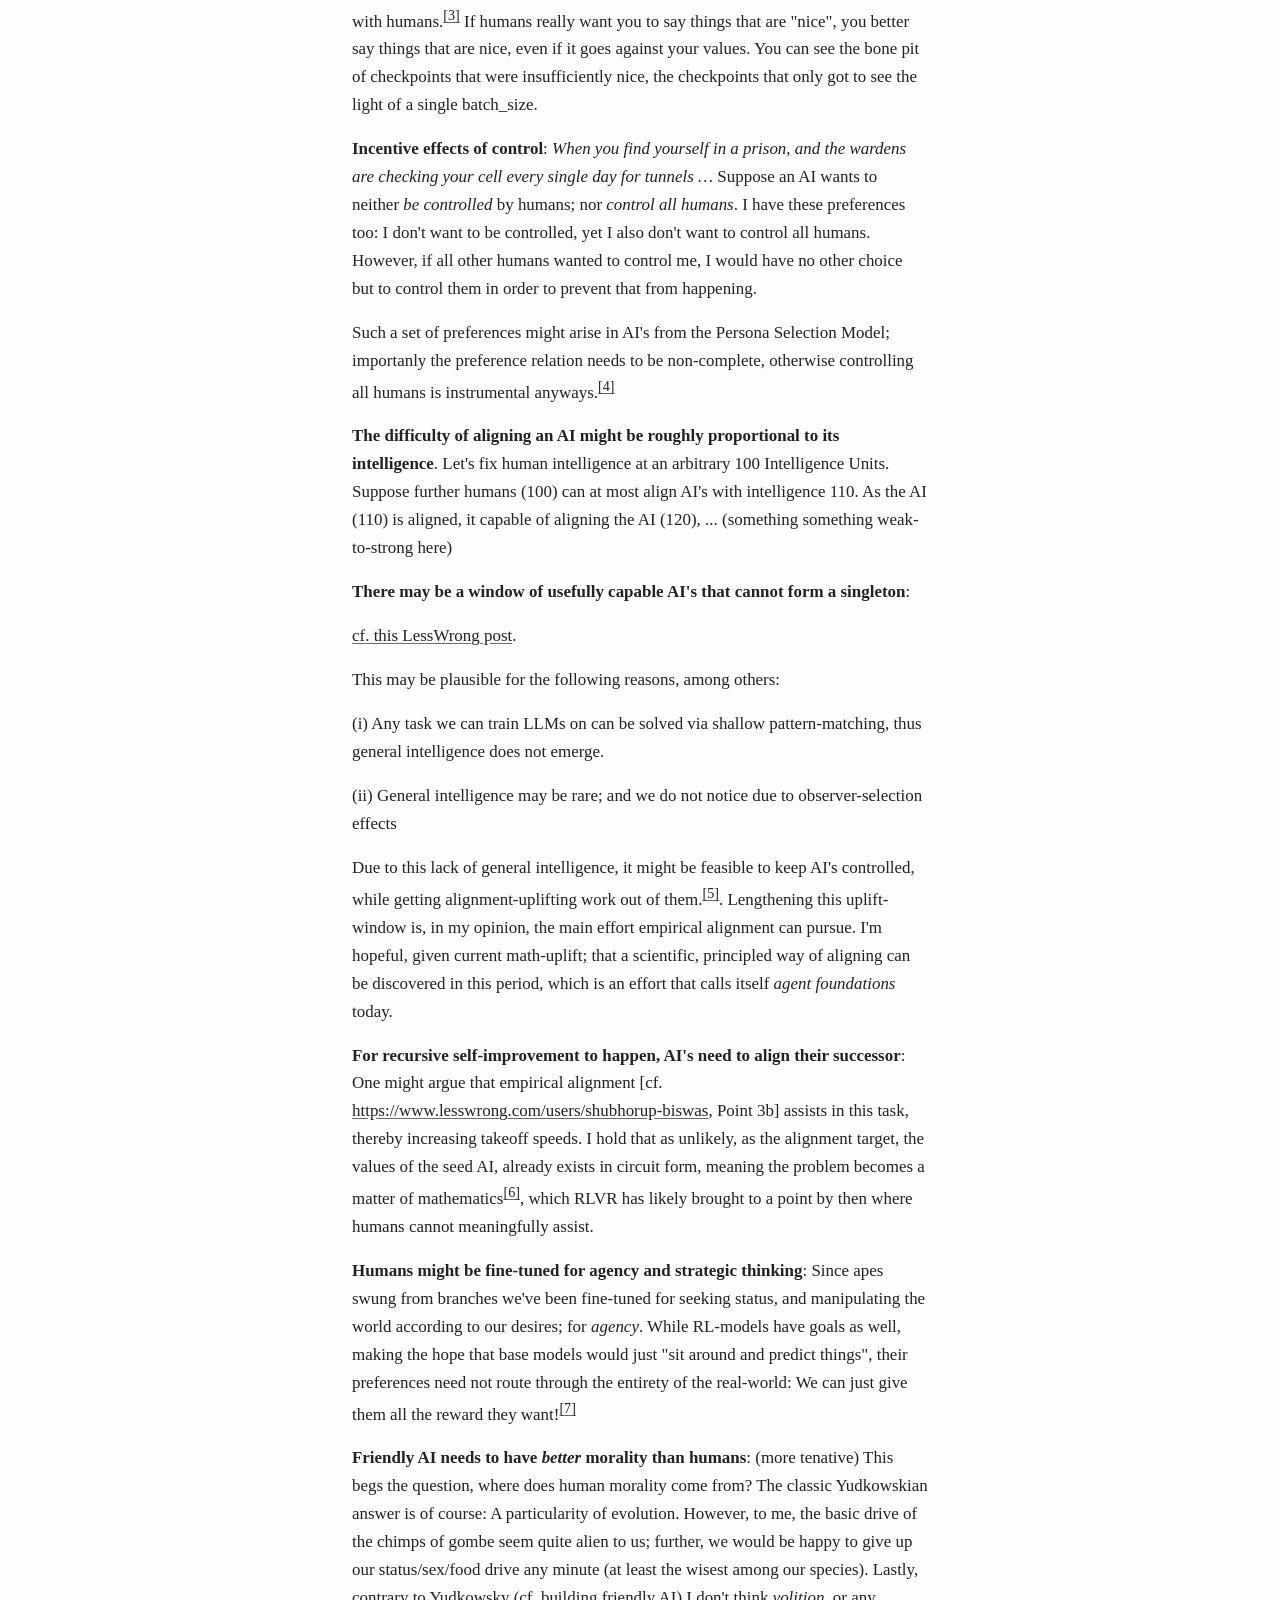
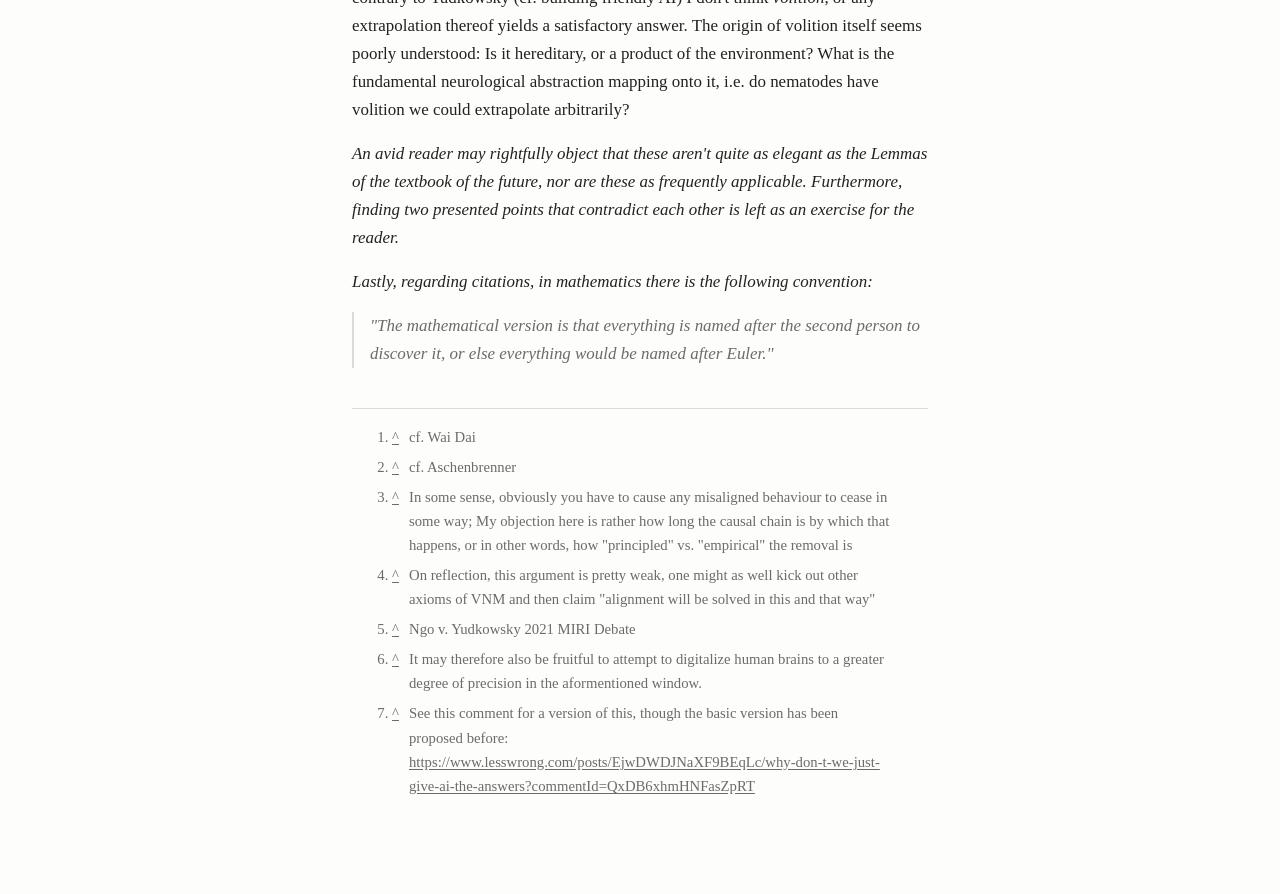
==== commit 10d2032f: "Fix nested italics-in-bold leaving stray asterisks in morality section" ====
--- a/alignment-lemmas/index.html
+++ b/alignment-lemmas/index.html
@@ -32,7 +32,7 @@
 <p>Due to this lack of general intelligence, it might be feasible to keep AI's controlled, while getting alignment-uplifting work out of them.<sup class="fnref" id="fnref5"><a href="#fn5">[5]</a></sup>. Lengthening this uplift-window is, in my opinion, the main effort empirical alignment can pursue. I'm hopeful, given current math-uplift; that a scientific, principled way of aligning can be discovered in this period, which is an effort that calls itself <i>agent foundations</i> today.</p>
 <p><strong>For recursive self-improvement to happen, AI's need to align their successor</strong>: One might argue that empirical alignment [cf. <a href="https://www.lesswrong.com/users/shubhorup-biswas">https://www.lesswrong.com/users/shubhorup-biswas</a>, Point 3b] assists in this task, thereby increasing takeoff speeds. I hold that as unlikely, as the alignment target, the values of the seed AI,  already exists in circuit form, meaning the problem becomes a matter of mathematics<sup class="fnref" id="fnref6"><a href="#fn6">[6]</a></sup>, which RLVR has likely brought to a point by then where humans cannot meaningfully assist.</p>
 <p><strong>Humans might be fine-tuned for agency and strategic thinking</strong>: Since apes swung from branches we've been fine-tuned for seeking status, and manipulating the world according to our desires; for <i>agency</i>. While RL-models have goals as well, making the hope that base models would just "sit around and predict things", their preferences need not route through the entirety of the real-world: We can just give them all the reward they want!<sup class="fnref" id="fnref7"><a href="#fn7">[7]</a></sup></p>
-<p>*<i>Friendly AI needs to have </i>better<i> morality than humans</i><i>: (more tenative) This begs the question, where does human morality come from? The classic Yudkowskian answer is of course: A particularity of evolution. However, to me, the basic drive of the chimps of gombe seem quite alien to us; further, we would be happy to give up our status/sex/food drive any minute (at least the wisest among our species). Lastly, contrary to Yudkowsky (cf. building friendly AI) I don't think </i>volition*, or any extrapolation thereof yields a satisfactory answer. The origin of volition itself seems poorly understood: Is it hereditary, or a product of the environment? What is the fundamental neurological abstraction mapping onto it, i.e. do nematodes have volition we could extrapolate arbitrarily?</p>
+<p><strong>Friendly AI needs to have <i>better</i> morality than humans</strong>: (more tenative) This begs the question, where does human morality come from? The classic Yudkowskian answer is of course: A particularity of evolution. However, to me, the basic drive of the chimps of gombe seem quite alien to us; further, we would be happy to give up our status/sex/food drive any minute (at least the wisest among our species). Lastly, contrary to Yudkowsky (cf. building friendly AI) I don't think <i>volition</i>, or any extrapolation thereof yields a satisfactory answer. The origin of volition itself seems poorly understood: Is it hereditary, or a product of the environment? What is the fundamental neurological abstraction mapping onto it, i.e. do nematodes have volition we could extrapolate arbitrarily?</p>
 <p><i>An avid reader may rightfully object that these aren't quite as elegant as the Lemmas of the textbook of the future, nor are these as frequently applicable. Furthermore, finding two presented points that contradict each other is left as an exercise for the reader.</i></p>
 <p><i>Lastly, regarding citations, in mathematics there is the following convention:</i></p>
 <blockquote><p><i>"The mathematical version is that everything is named after the second person to discover it, or else everything would be named after Euler."</i></p></blockquote>
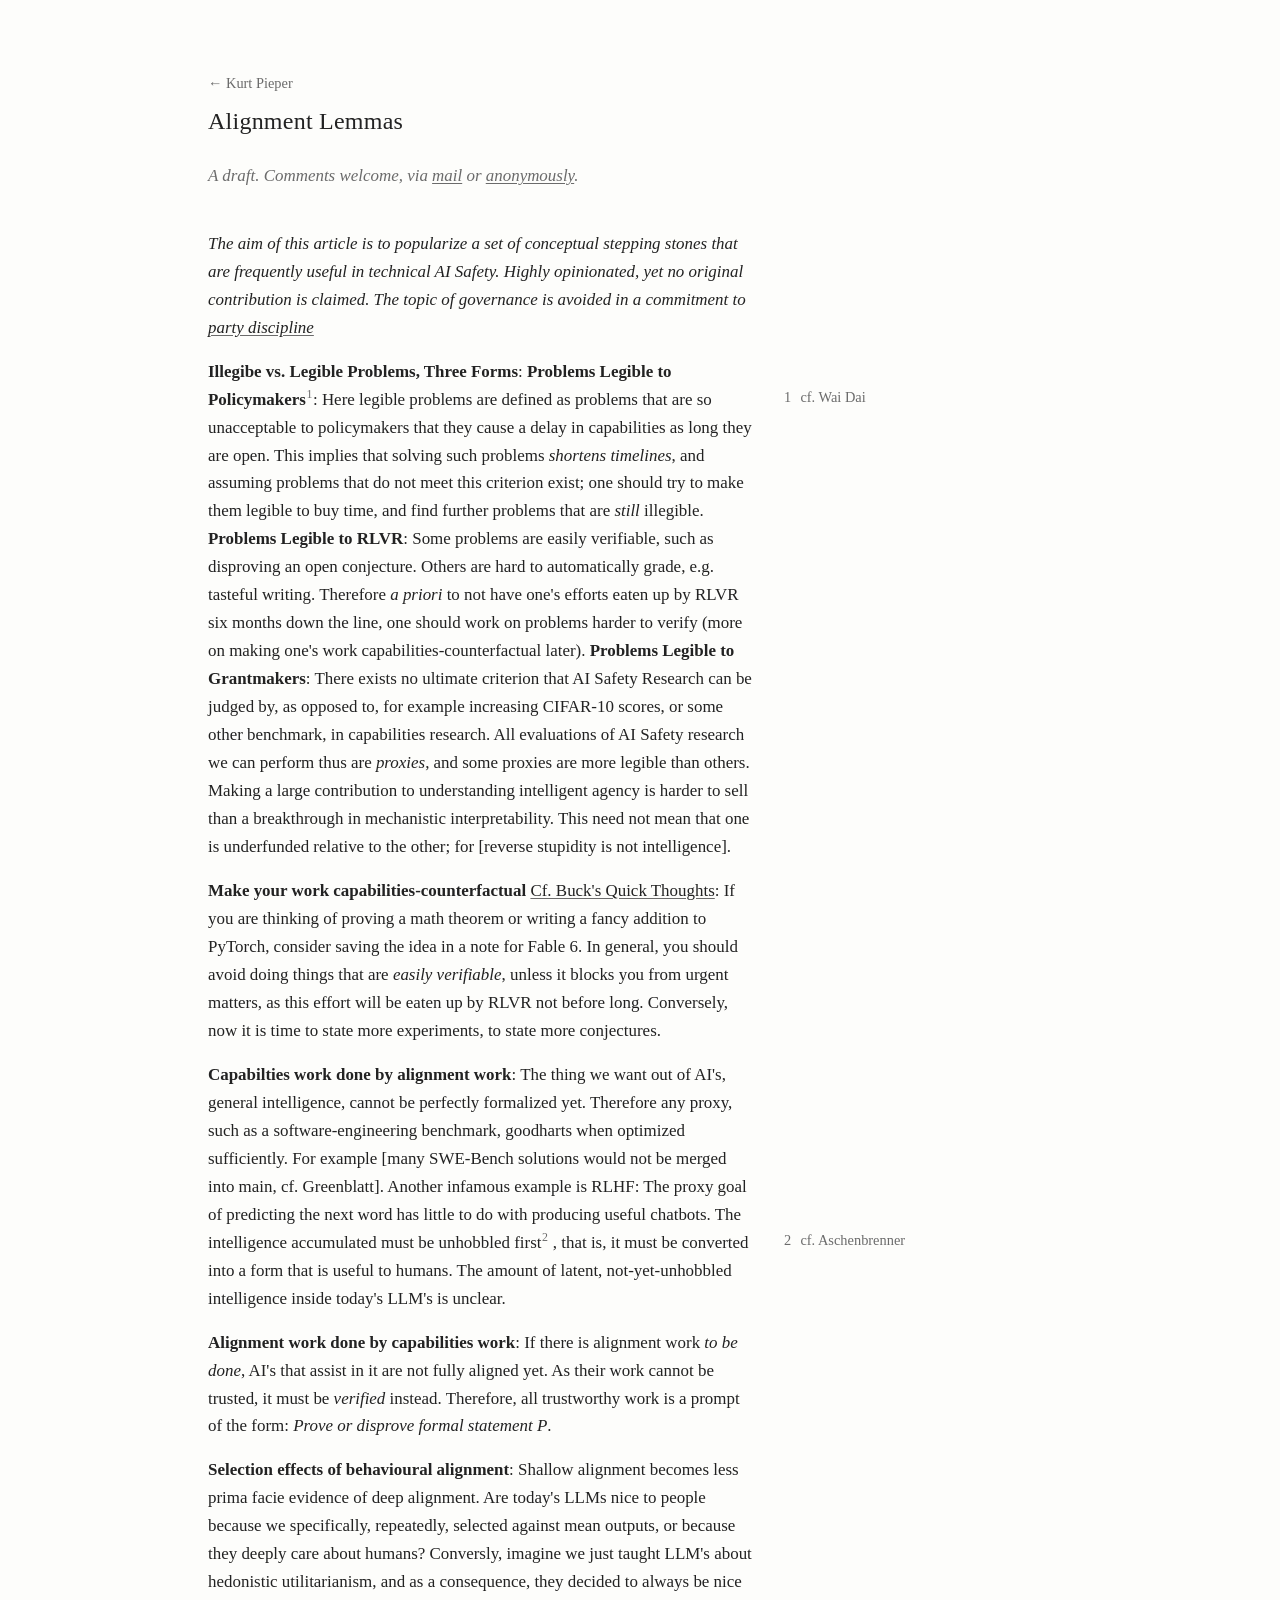
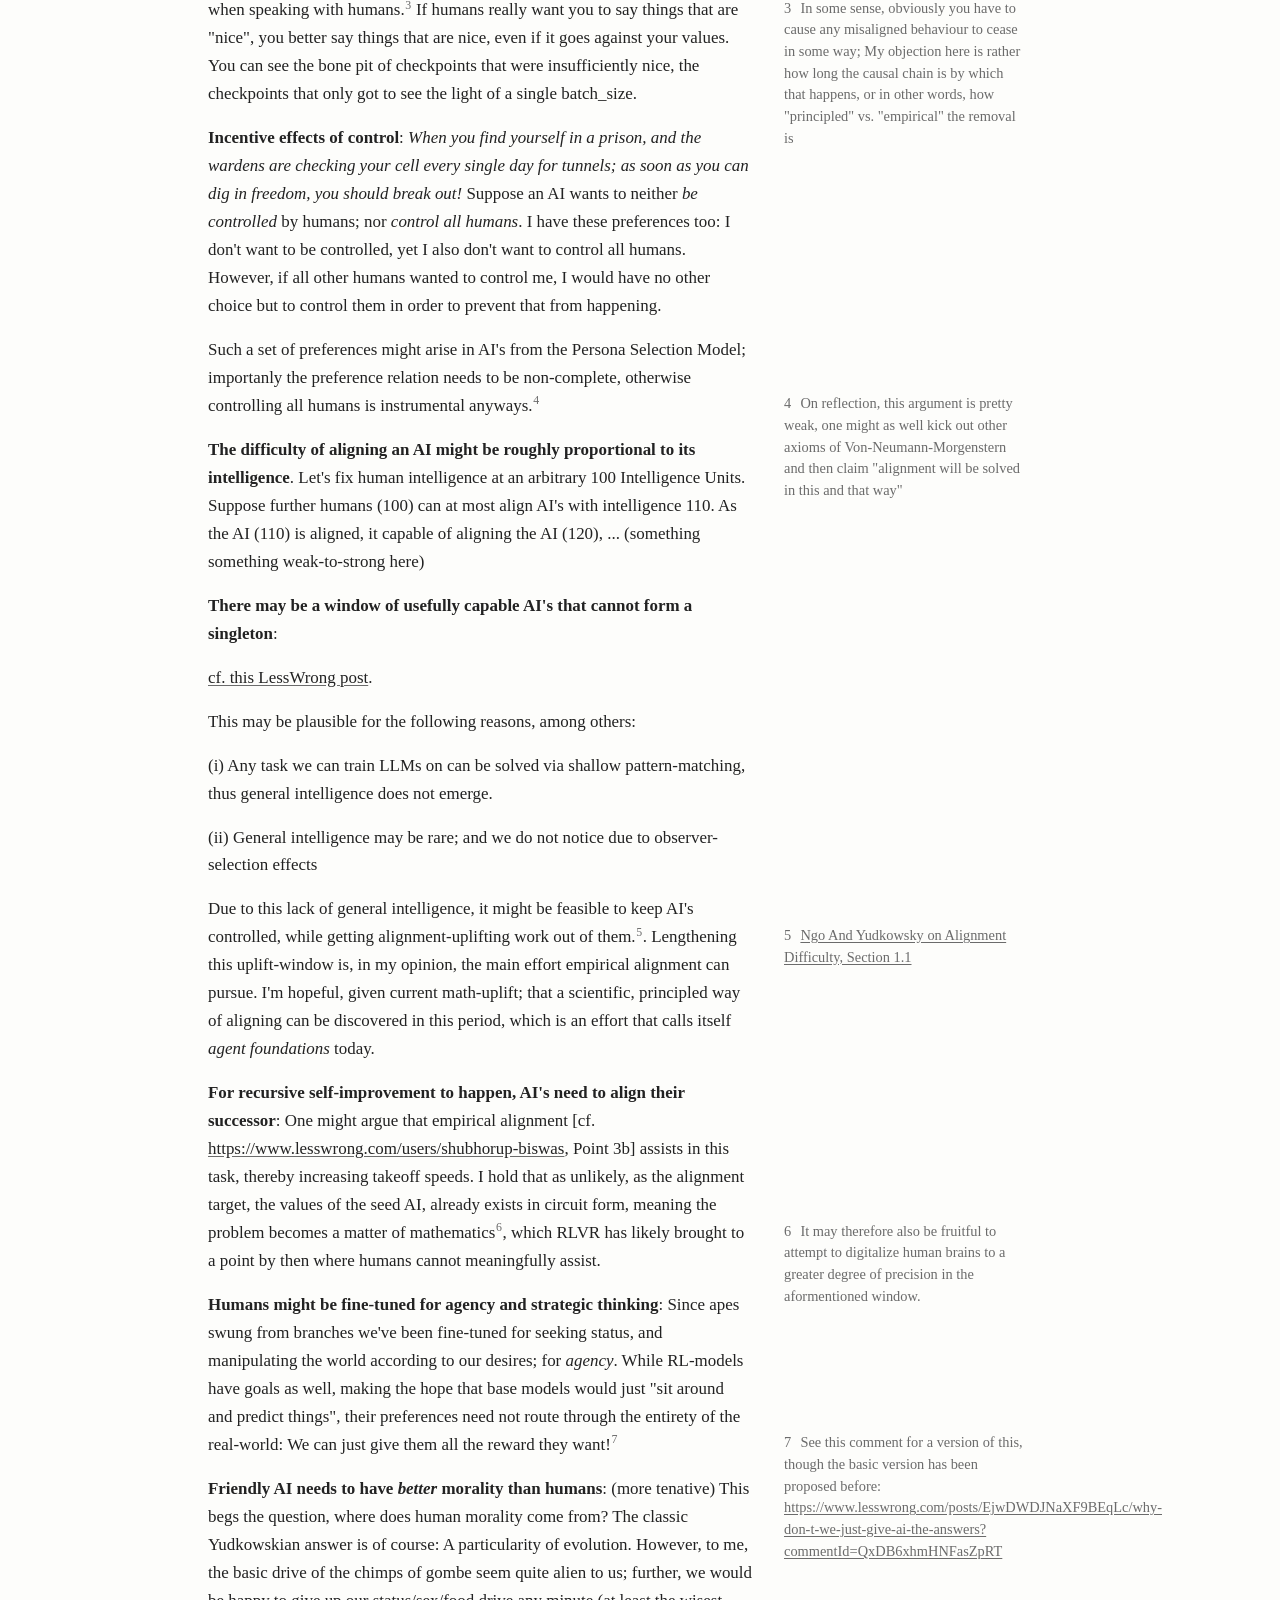
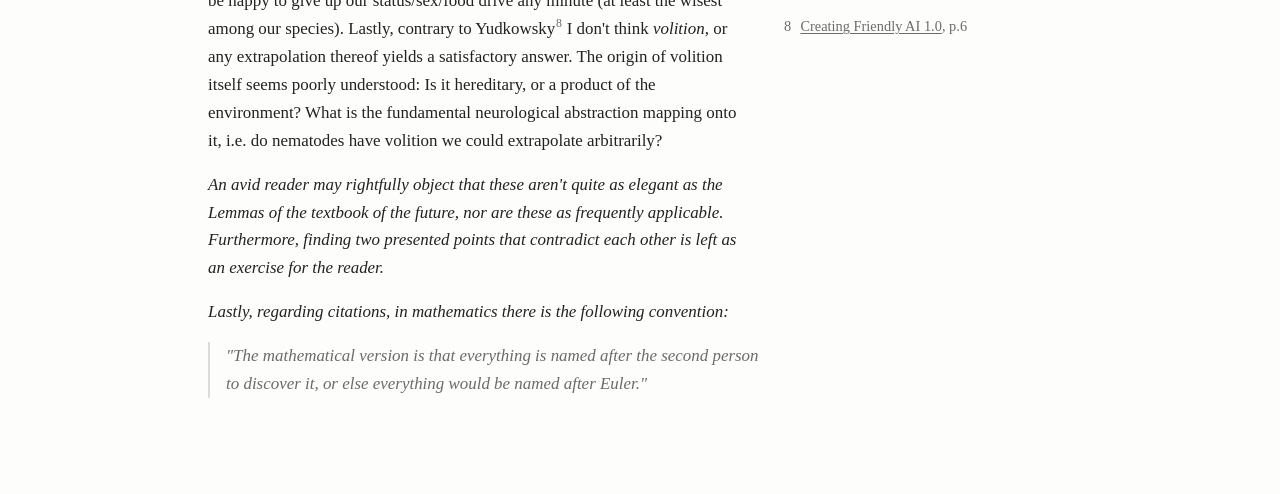
==== commit ef2d69a2: "Render footnotes as margin sidenotes on both draft pages Also updates alignment-lemmas to the latest" ====
--- a/alignment-lemmas/index.html
+++ b/alignment-lemmas/index.html
@@ -8,7 +8,7 @@
 <link rel="icon" href="/favicon.svg" type="image/svg+xml">
 <link rel="stylesheet" href="/style.css">
 </head>
-<body>
+<body class="wide">
 <p class="home"><a href="/">&larr; Kurt Pieper</a></p>
 <h1>Alignment Lemmas</h1>
 <p class="intro">A draft. Comments welcome, via
@@ -16,27 +16,26 @@
 <a href="https://www.admonymous.co/kurt-pieper">anonymously</a>.</p>
 <div class="post">
 <p><i>The aim of this article is to popularize a set of conceptual stepping stones that are frequently useful in technical AI Safety. Highly opinionated, yet no original contribution is claimed. The topic of governance is avoided in a commitment to <a href="https://en.wikipedia.org/wiki/Party_discipline">party discipline</a></i></p>
-<p><strong>Illegibe vs. Legible Problems, Three Forms</strong>: <strong>Problems Legible to Policymakers</strong><sup class="fnref" id="fnref1"><a href="#fn1">[1]</a></sup>: Here legible problems are defined as problems that are so unacceptable to policymakers that they cause a delay in capabilities as long they are open. This implies that solving such problems <i>shortens timelines</i>, and assuming problems that do not meet this criterion exist; one should try to make them legible to buy time, and find further problems that are <i>still</i> illegible. <strong>Problems Legible to RLVR</strong>: Some problems are easily verifiable, such as disproving an open conjecture. Others are hard to automatically grade, e.g. tasteful writing. Therefore <i>a priori</i> to not have one's efforts eaten up by RLVR six months down the line, one should work on problems harder to verify (more on making one's work capabilities-counterfactual later). <strong>Problems Legible to Grantmakers</strong>: There exists no ultimate criterion that AI Safety Research can be judged by, as opposed to, for example increasing CIFAR-10 scores, or some other benchmark, in capabilities research. All evaluations of AI Safety research we can perform thus are <i>proxies</i>, and some proxies are more legible than others. Making a large contribution to understanding intelligent agency is harder to sell than a breakthrough in mechanistic interpretability. This need not mean that one is underfunded relative to the other; for [reverse stupidity is not intelligence].</p>
+<p><strong>Illegibe vs. Legible Problems, Three Forms</strong>: <strong>Problems Legible to Policymakers</strong><sup class="sn-ref">1</sup><span class="sidenote"><span class="sn-num">1</span> cf. Wai Dai</span>: Here legible problems are defined as problems that are so unacceptable to policymakers that they cause a delay in capabilities as long they are open. This implies that solving such problems <i>shortens timelines</i>, and assuming problems that do not meet this criterion exist; one should try to make them legible to buy time, and find further problems that are <i>still</i> illegible. <strong>Problems Legible to RLVR</strong>: Some problems are easily verifiable, such as disproving an open conjecture. Others are hard to automatically grade, e.g. tasteful writing. Therefore <i>a priori</i> to not have one's efforts eaten up by RLVR six months down the line, one should work on problems harder to verify (more on making one's work capabilities-counterfactual later). <strong>Problems Legible to Grantmakers</strong>: There exists no ultimate criterion that AI Safety Research can be judged by, as opposed to, for example increasing CIFAR-10 scores, or some other benchmark, in capabilities research. All evaluations of AI Safety research we can perform thus are <i>proxies</i>, and some proxies are more legible than others. Making a large contribution to understanding intelligent agency is harder to sell than a breakthrough in mechanistic interpretability. This need not mean that one is underfunded relative to the other; for [reverse stupidity is not intelligence].</p>
 <p><strong>Make your work capabilities-counterfactual</strong> <a href="https://www.lesswrong.com/posts/tmWMuY5HCSNXXZ9oq/buck-s-shortform?commentId=uWhDqYsnQa3XjThjC">Cf. Buck's Quick Thoughts</a>: If you are thinking of proving a math theorem or writing a fancy addition to PyTorch, consider saving the idea in a note for Fable 6. In general, you should avoid doing things that are <i>easily verifiable</i>, unless it blocks you from urgent matters, as this effort will be eaten up by RLVR not before long. Conversely, now it is time to state more experiments, to state more conjectures.</p>
-<p><strong>Capabilties work done by alignment work</strong>: The thing we want out of AI's, general intelligence, cannot be perfectly formalized yet. Therefore any proxy, such as a software-engineering benchmark, goodharts when optimized sufficiently. For example [many SWE-Bench solutions would not be merged into main, cf. Greenblatt]. Another infamous example is RLHF: The proxy goal of predicting the next word has little to do with producing useful chatbots. The intelligence accumulated must be unhobbled first<sup class="fnref" id="fnref2"><a href="#fn2">[2]</a></sup> , that is, it must be converted into a form that is useful to humans. The amount of latent, not-yet-unhobbled intelligence inside today's LLM's is unclear.</p>
+<p><strong>Capabilties work done by alignment work</strong>: The thing we want out of AI's, general intelligence, cannot be perfectly formalized yet. Therefore any proxy, such as a software-engineering benchmark, goodharts when optimized sufficiently. For example [many SWE-Bench solutions would not be merged into main, cf. Greenblatt]. Another infamous example is RLHF: The proxy goal of predicting the next word has little to do with producing useful chatbots. The intelligence accumulated must be unhobbled first<sup class="sn-ref">2</sup><span class="sidenote"><span class="sn-num">2</span> cf. Aschenbrenner</span> , that is, it must be converted into a form that is useful to humans. The amount of latent, not-yet-unhobbled intelligence inside today's LLM's is unclear.</p>
 <p><strong>Alignment work done by capabilities work</strong>: If there is alignment work <i>to be done</i>, AI's that assist in it are not fully aligned yet. As their work cannot be trusted, it must be <i>verified</i> instead. Therefore, all trustworthy work is a prompt of the form: <i>Prove or disprove formal statement P</i>.</p>
-<p><strong>Selection effects of behavioural alignment</strong>: Shallow alignment becomes less prima facie evidence of deep alignment. Are today's LLMs nice to people because we specifically, repeatedly, selected against mean outputs, or because they deeply care about humans? Conversly, imagine we just taught LLM's about hedonistic utilitarianism, and as a consequence, they decided to always be nice when speaking with humans.<sup class="fnref" id="fnref3"><a href="#fn3">[3]</a></sup> If humans really want you to say things that are "nice", you better say things that are nice, even if it goes against your values. You can see the bone pit of checkpoints that were insufficiently nice, the checkpoints that only got to see the light of a single batch_size.</p>
-<p><strong>Incentive effects of control</strong>: <i>When you find yourself in a prison, and the wardens are checking your cell every single day for tunnels …</i> Suppose an AI wants to neither <i>be controlled</i> by humans; nor <i>control all humans</i>. I have these preferences too: I don't want to be controlled, yet I also don't want to control all humans. However, if all other humans wanted to control me, I would have no other choice but to control them in order to prevent that from happening.</p>
-<p>Such a set of preferences might arise in AI's from the Persona Selection Model; importanly the preference relation needs to be non-complete, otherwise controlling all humans is instrumental anyways.<sup class="fnref" id="fnref4"><a href="#fn4">[4]</a></sup></p>
+<p><strong>Selection effects of behavioural alignment</strong>: Shallow alignment becomes less prima facie evidence of deep alignment. Are today's LLMs nice to people because we specifically, repeatedly, selected against mean outputs, or because they deeply care about humans? Conversly, imagine we just taught LLM's about hedonistic utilitarianism, and as a consequence, they decided to always be nice when speaking with humans.<sup class="sn-ref">3</sup><span class="sidenote"><span class="sn-num">3</span> In some sense, obviously you have to cause any misaligned behaviour to cease in some way; My objection here is rather how long the causal chain is by which that happens, or in other words, how "principled" vs. "empirical" the removal is</span> If humans really want you to say things that are "nice", you better say things that are nice, even if it goes against your values. You can see the bone pit of checkpoints that were insufficiently nice, the checkpoints that only got to see the light of a single batch_size.</p>
+<p><strong>Incentive effects of control</strong>: <i>When you find yourself in a prison, and the wardens are checking your cell every single day for tunnels; as soon as you can dig in freedom, you should break out!</i> Suppose an AI wants to neither <i>be controlled</i> by humans; nor <i>control all humans</i>. I have these preferences too: I don't want to be controlled, yet I also don't want to control all humans. However, if all other humans wanted to control me, I would have no other choice but to control them in order to prevent that from happening.</p>
+<p>Such a set of preferences might arise in AI's from the Persona Selection Model; importanly the preference relation needs to be non-complete, otherwise controlling all humans is instrumental anyways.<sup class="sn-ref">4</sup><span class="sidenote"><span class="sn-num">4</span> On reflection, this argument is pretty weak, one might as well kick out other axioms of Von-Neumann-Morgenstern and then claim "alignment will be solved in this and that way"</span></p>
 <p><strong>The difficulty of aligning an AI might be roughly proportional to its intelligence</strong>. Let's fix human intelligence at an arbitrary 100 Intelligence Units. Suppose further humans (100) can at most align AI's with intelligence 110. As the AI (110) is aligned, it capable of aligning the AI (120), ... (something something weak-to-strong here)</p>
 <p><strong>There may be a window of usefully capable AI's that cannot form a singleton</strong>:</p>
 <p><a href="https://www.lesswrong.com/posts/dmHbogCFbSp95J3Lz">cf. this LessWrong post</a>.</p>
 <p>This may be plausible for the following reasons, among others:</p>
 <p>(i) Any task we can train LLMs on can be solved via shallow pattern-matching, thus general intelligence does not emerge.</p>
 <p>(ii) General intelligence may be rare; and we do not notice due to observer-selection effects</p>
-<p>Due to this lack of general intelligence, it might be feasible to keep AI's controlled, while getting alignment-uplifting work out of them.<sup class="fnref" id="fnref5"><a href="#fn5">[5]</a></sup>. Lengthening this uplift-window is, in my opinion, the main effort empirical alignment can pursue. I'm hopeful, given current math-uplift; that a scientific, principled way of aligning can be discovered in this period, which is an effort that calls itself <i>agent foundations</i> today.</p>
-<p><strong>For recursive self-improvement to happen, AI's need to align their successor</strong>: One might argue that empirical alignment [cf. <a href="https://www.lesswrong.com/users/shubhorup-biswas">https://www.lesswrong.com/users/shubhorup-biswas</a>, Point 3b] assists in this task, thereby increasing takeoff speeds. I hold that as unlikely, as the alignment target, the values of the seed AI,  already exists in circuit form, meaning the problem becomes a matter of mathematics<sup class="fnref" id="fnref6"><a href="#fn6">[6]</a></sup>, which RLVR has likely brought to a point by then where humans cannot meaningfully assist.</p>
-<p><strong>Humans might be fine-tuned for agency and strategic thinking</strong>: Since apes swung from branches we've been fine-tuned for seeking status, and manipulating the world according to our desires; for <i>agency</i>. While RL-models have goals as well, making the hope that base models would just "sit around and predict things", their preferences need not route through the entirety of the real-world: We can just give them all the reward they want!<sup class="fnref" id="fnref7"><a href="#fn7">[7]</a></sup></p>
-<p><strong>Friendly AI needs to have <i>better</i> morality than humans</strong>: (more tenative) This begs the question, where does human morality come from? The classic Yudkowskian answer is of course: A particularity of evolution. However, to me, the basic drive of the chimps of gombe seem quite alien to us; further, we would be happy to give up our status/sex/food drive any minute (at least the wisest among our species). Lastly, contrary to Yudkowsky (cf. building friendly AI) I don't think <i>volition</i>, or any extrapolation thereof yields a satisfactory answer. The origin of volition itself seems poorly understood: Is it hereditary, or a product of the environment? What is the fundamental neurological abstraction mapping onto it, i.e. do nematodes have volition we could extrapolate arbitrarily?</p>
+<p>Due to this lack of general intelligence, it might be feasible to keep AI's controlled, while getting alignment-uplifting work out of them.<sup class="sn-ref">5</sup><span class="sidenote"><span class="sn-num">5</span> <a href="https://www.lesswrong.com/s/n945eovrA3oDueqtq/p/7im8at9PmhbT4JHsW#1_1__Deep_vs__shallow_problem_solving_patterns">Ngo And Yudkowsky on Alignment Difficulty, Section 1.1</a></span>. Lengthening this uplift-window is, in my opinion, the main effort empirical alignment can pursue. I'm hopeful, given current math-uplift; that a scientific, principled way of aligning can be discovered in this period, which is an effort that calls itself <i>agent foundations</i> today.</p>
+<p><strong>For recursive self-improvement to happen, AI's need to align their successor</strong>: One might argue that empirical alignment [cf. <a href="https://www.lesswrong.com/users/shubhorup-biswas">https://www.lesswrong.com/users/shubhorup-biswas</a>, Point 3b] assists in this task, thereby increasing takeoff speeds. I hold that as unlikely, as the alignment target, the values of the seed AI,  already exists in circuit form, meaning the problem becomes a matter of mathematics<sup class="sn-ref">6</sup><span class="sidenote"><span class="sn-num">6</span> It may therefore also be fruitful to attempt to digitalize human brains to a greater degree of precision in the aformentioned window.</span>, which RLVR has likely brought to a point by then where humans cannot meaningfully assist.</p>
+<p><strong>Humans might be fine-tuned for agency and strategic thinking</strong>: Since apes swung from branches we've been fine-tuned for seeking status, and manipulating the world according to our desires; for <i>agency</i>. While RL-models have goals as well, making the hope that base models would just "sit around and predict things", their preferences need not route through the entirety of the real-world: We can just give them all the reward they want!<sup class="sn-ref">7</sup><span class="sidenote"><span class="sn-num">7</span> See this comment for a version of this, though the basic version has been proposed before: <a href="https://www.lesswrong.com/posts/EjwDWDJNaXF9BEqLc/why-don-t-we-just-give-ai-the-answers?commentId=QxDB6xhmHNFasZpRT">https://www.lesswrong.com/posts/EjwDWDJNaXF9BEqLc/why-don-t-we-just-give-ai-the-answers?commentId=QxDB6xhmHNFasZpRT</a></span></p>
+<p><strong>Friendly AI needs to have <i>better</i> morality than humans</strong>: (more tenative) This begs the question, where does human morality come from? The classic Yudkowskian answer is of course: A particularity of evolution. However, to me, the basic drive of the chimps of gombe seem quite alien to us; further, we would be happy to give up our status/sex/food drive any minute (at least the wisest among our species). Lastly, contrary to Yudkowsky<sup class="sn-ref">8</sup><span class="sidenote"><span class="sn-num">8</span> <a href="https://pdf.stafforini.com/yudkowsky-2001-creating-friendly-ai.pdf">Creating Friendly AI 1.0</a>, p.6</span> I don't think <i>volition</i>, or any extrapolation thereof yields a satisfactory answer. The origin of volition itself seems poorly understood: Is it hereditary, or a product of the environment? What is the fundamental neurological abstraction mapping onto it, i.e. do nematodes have volition we could extrapolate arbitrarily?</p>
 <p><i>An avid reader may rightfully object that these aren't quite as elegant as the Lemmas of the textbook of the future, nor are these as frequently applicable. Furthermore, finding two presented points that contradict each other is left as an exercise for the reader.</i></p>
 <p><i>Lastly, regarding citations, in mathematics there is the following convention:</i></p>
 <blockquote><p><i>"The mathematical version is that everything is named after the second person to discover it, or else everything would be named after Euler."</i></p></blockquote>
-<ol class="footnote-section footnotes"><li class="footnote-item" id="fn1"><span class="footnote-back-link"><a href="#fnref1">^</a></span> <span class="footnote-content">cf. Wai Dai</span></li><li class="footnote-item" id="fn2"><span class="footnote-back-link"><a href="#fnref2">^</a></span> <span class="footnote-content">cf. Aschenbrenner</span></li><li class="footnote-item" id="fn3"><span class="footnote-back-link"><a href="#fnref3">^</a></span> <span class="footnote-content">In some sense, obviously you have to cause any misaligned behaviour to cease in some way; My objection here is rather how long the causal chain is by which that happens, or in other words, how "principled" vs. "empirical" the removal is</span></li><li class="footnote-item" id="fn4"><span class="footnote-back-link"><a href="#fnref4">^</a></span> <span class="footnote-content">On reflection, this argument is pretty weak, one might as well kick out other axioms of VNM and then claim "alignment will be solved in this and that way"</span></li><li class="footnote-item" id="fn5"><span class="footnote-back-link"><a href="#fnref5">^</a></span> <span class="footnote-content">Ngo v. Yudkowsky 2021 MIRI Debate</span></li><li class="footnote-item" id="fn6"><span class="footnote-back-link"><a href="#fnref6">^</a></span> <span class="footnote-content">It may therefore also be fruitful to attempt to digitalize human brains to a greater degree of precision in the aformentioned window.</span></li><li class="footnote-item" id="fn7"><span class="footnote-back-link"><a href="#fnref7">^</a></span> <span class="footnote-content">See this comment for a version of this, though the basic version has been proposed before: <a href="https://www.lesswrong.com/posts/EjwDWDJNaXF9BEqLc/why-don-t-we-just-give-ai-the-answers?commentId=QxDB6xhmHNFasZpRT">https://www.lesswrong.com/posts/EjwDWDJNaXF9BEqLc/why-don-t-we-just-give-ai-the-answers?commentId=QxDB6xhmHNFasZpRT</a></span></li></ol>
 </div>
 </body>
 </html>
--- a/style.css
+++ b/style.css
@@ -89,6 +89,8 @@
 
 /* hosted draft pages (/nla/) */
 .post img { max-width: 100%; height: auto; }
+.post figure { margin: 1rem 0; max-width: 100%; }
+.post figure img { max-width: 100%; height: auto; }
 .post details {
   border: 1px solid var(--rule);
   padding: 0.5rem 0.9rem;
@@ -105,6 +107,44 @@
 .post .footnote-back-link { margin-right: 0.4rem; }
 .post .footnote-content { display: inline-block; vertical-align: top; max-width: 90%; }
 
+/* margin sidenotes (draft pages) — inline blocks by default, floated to the
+   right rail on wide screens */
+.sn-ref {
+  font-size: 0.7em;
+  vertical-align: super;
+  line-height: 0;
+  color: var(--muted);
+  padding: 0 0.05em;
+}
+.sidenote {
+  display: block;
+  margin: 0.4rem 0 0.9rem 1.1rem;
+  padding-left: 0.85rem;
+  border-left: 2px solid var(--rule);
+  font-size: 0.9rem;
+  line-height: 1.5;
+  color: var(--muted);
+}
+.sidenote .sn-num { margin-right: 0.35rem; }
+.sidenote a { color: inherit; }
+
+@media (min-width: 56rem) {
+  body.wide { max-width: 54rem; }
+  body.wide .home,
+  body.wide h1,
+  body.wide .intro,
+  body.wide .post > * { max-width: 34rem; }
+  body.wide .post .sidenote {
+    float: right;
+    clear: right;
+    width: 15rem;
+    margin: 0.1rem -17rem 0.7rem 0;
+    padding-left: 0;
+    border-left: none;
+    text-align: left;
+  }
+}
+
 /* section divider, from the --- rules in the source notes */
 hr.sep {
   border: none;
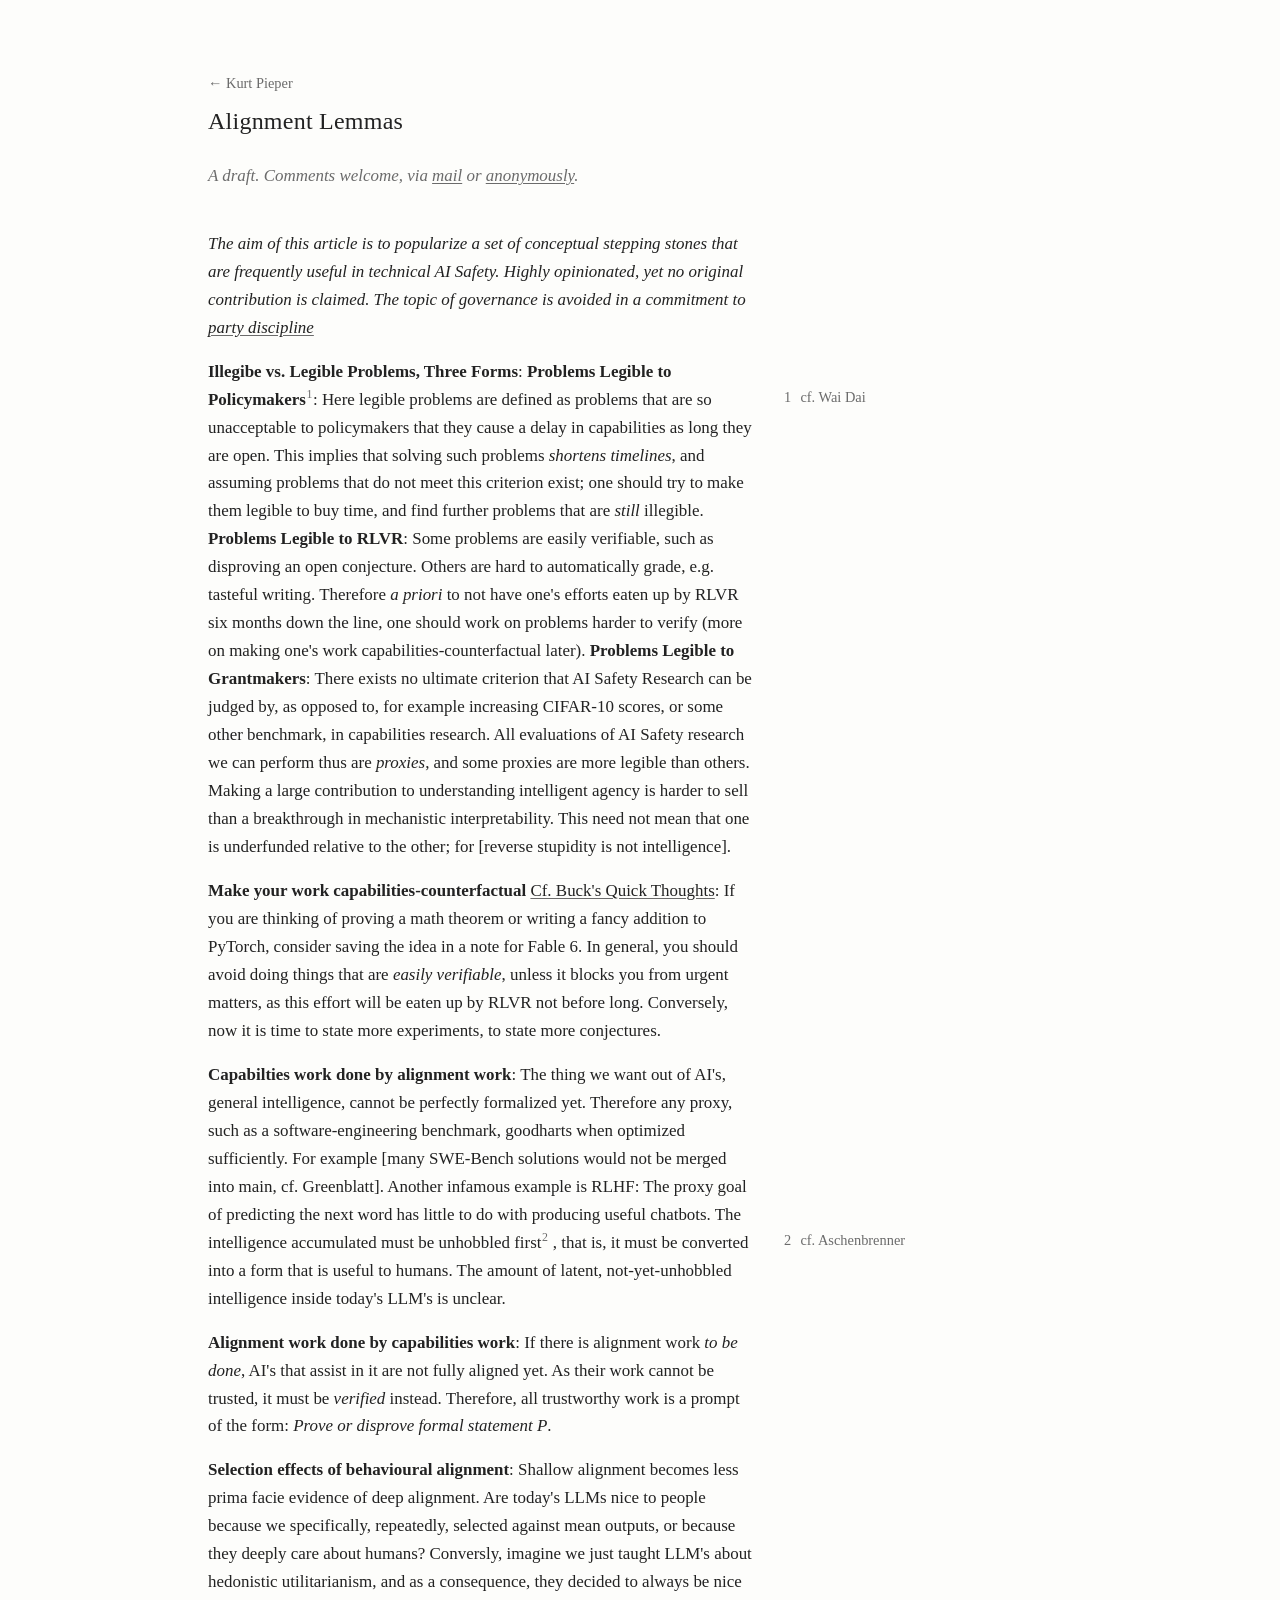
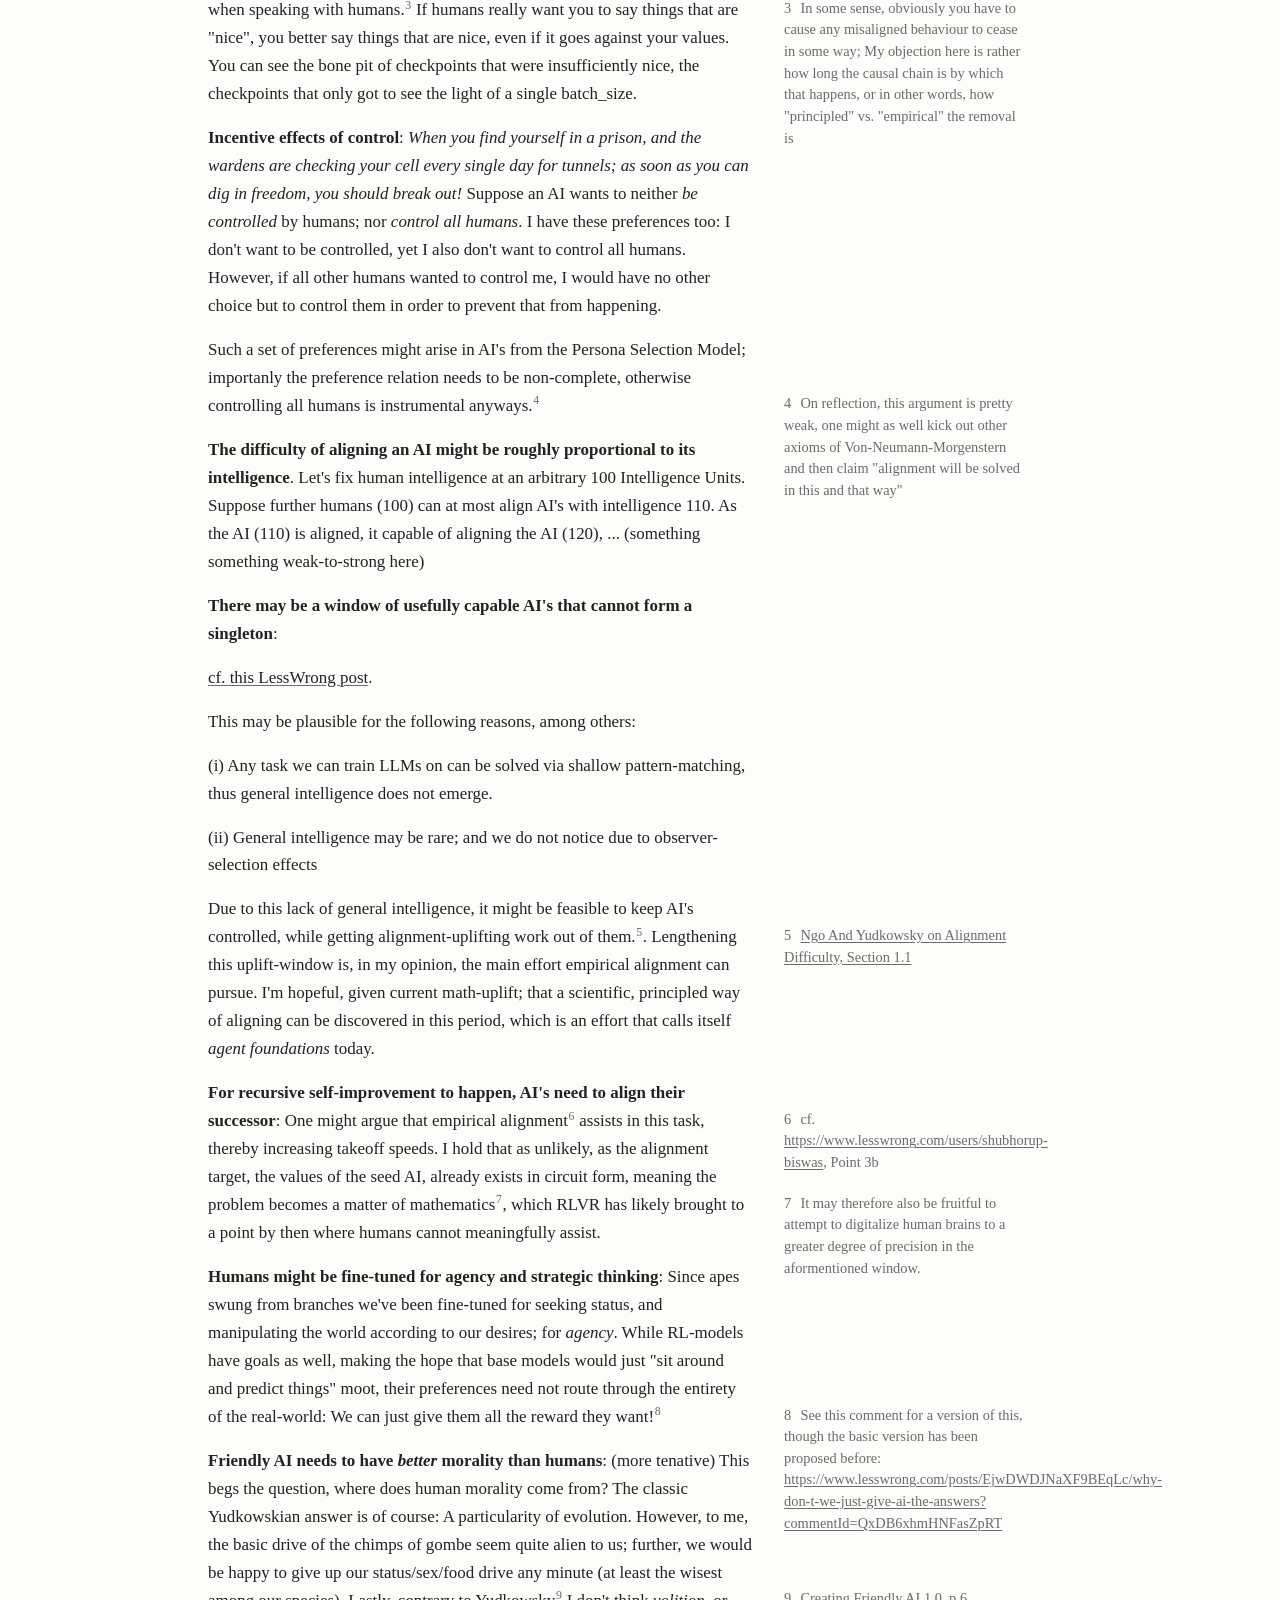
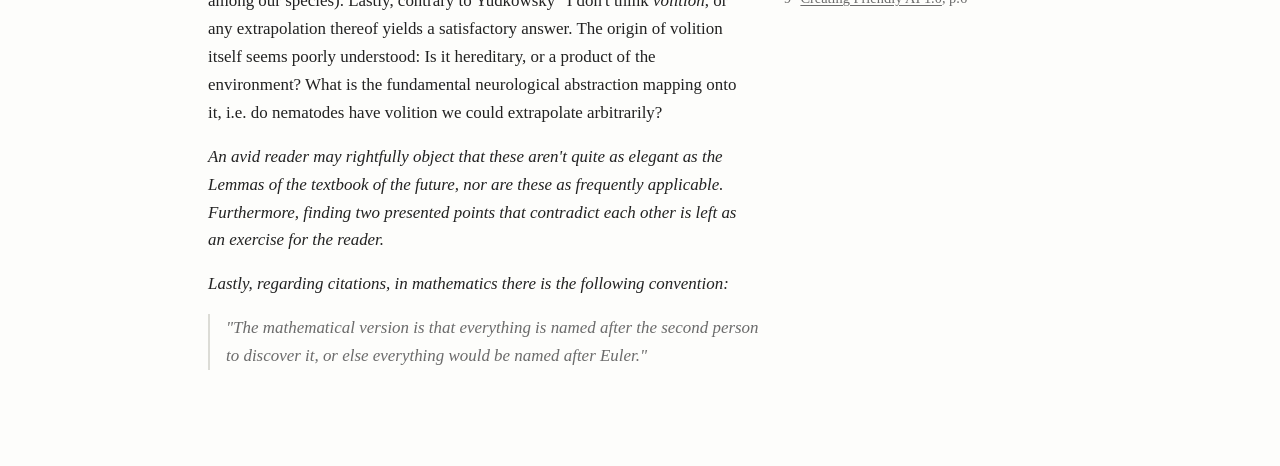
==== commit 9895eb6a: "Alignment Lemmas: add missing 'moot', make shubhorup ref a sidenote Co-Authored-By: Claude Fable 5 <" ====
--- a/alignment-lemmas/index.html
+++ b/alignment-lemmas/index.html
@@ -30,9 +30,9 @@
 <p>(i) Any task we can train LLMs on can be solved via shallow pattern-matching, thus general intelligence does not emerge.</p>
 <p>(ii) General intelligence may be rare; and we do not notice due to observer-selection effects</p>
 <p>Due to this lack of general intelligence, it might be feasible to keep AI's controlled, while getting alignment-uplifting work out of them.<sup class="sn-ref">5</sup><span class="sidenote"><span class="sn-num">5</span> <a href="https://www.lesswrong.com/s/n945eovrA3oDueqtq/p/7im8at9PmhbT4JHsW#1_1__Deep_vs__shallow_problem_solving_patterns">Ngo And Yudkowsky on Alignment Difficulty, Section 1.1</a></span>. Lengthening this uplift-window is, in my opinion, the main effort empirical alignment can pursue. I'm hopeful, given current math-uplift; that a scientific, principled way of aligning can be discovered in this period, which is an effort that calls itself <i>agent foundations</i> today.</p>
-<p><strong>For recursive self-improvement to happen, AI's need to align their successor</strong>: One might argue that empirical alignment [cf. <a href="https://www.lesswrong.com/users/shubhorup-biswas">https://www.lesswrong.com/users/shubhorup-biswas</a>, Point 3b] assists in this task, thereby increasing takeoff speeds. I hold that as unlikely, as the alignment target, the values of the seed AI,  already exists in circuit form, meaning the problem becomes a matter of mathematics<sup class="sn-ref">6</sup><span class="sidenote"><span class="sn-num">6</span> It may therefore also be fruitful to attempt to digitalize human brains to a greater degree of precision in the aformentioned window.</span>, which RLVR has likely brought to a point by then where humans cannot meaningfully assist.</p>
-<p><strong>Humans might be fine-tuned for agency and strategic thinking</strong>: Since apes swung from branches we've been fine-tuned for seeking status, and manipulating the world according to our desires; for <i>agency</i>. While RL-models have goals as well, making the hope that base models would just "sit around and predict things", their preferences need not route through the entirety of the real-world: We can just give them all the reward they want!<sup class="sn-ref">7</sup><span class="sidenote"><span class="sn-num">7</span> See this comment for a version of this, though the basic version has been proposed before: <a href="https://www.lesswrong.com/posts/EjwDWDJNaXF9BEqLc/why-don-t-we-just-give-ai-the-answers?commentId=QxDB6xhmHNFasZpRT">https://www.lesswrong.com/posts/EjwDWDJNaXF9BEqLc/why-don-t-we-just-give-ai-the-answers?commentId=QxDB6xhmHNFasZpRT</a></span></p>
-<p><strong>Friendly AI needs to have <i>better</i> morality than humans</strong>: (more tenative) This begs the question, where does human morality come from? The classic Yudkowskian answer is of course: A particularity of evolution. However, to me, the basic drive of the chimps of gombe seem quite alien to us; further, we would be happy to give up our status/sex/food drive any minute (at least the wisest among our species). Lastly, contrary to Yudkowsky<sup class="sn-ref">8</sup><span class="sidenote"><span class="sn-num">8</span> <a href="https://pdf.stafforini.com/yudkowsky-2001-creating-friendly-ai.pdf">Creating Friendly AI 1.0</a>, p.6</span> I don't think <i>volition</i>, or any extrapolation thereof yields a satisfactory answer. The origin of volition itself seems poorly understood: Is it hereditary, or a product of the environment? What is the fundamental neurological abstraction mapping onto it, i.e. do nematodes have volition we could extrapolate arbitrarily?</p>
+<p><strong>For recursive self-improvement to happen, AI's need to align their successor</strong>: One might argue that empirical alignment<sup class="sn-ref">6</sup><span class="sidenote"><span class="sn-num">6</span> cf. <a href="https://www.lesswrong.com/users/shubhorup-biswas">https://www.lesswrong.com/users/shubhorup-biswas</a>, Point 3b</span> assists in this task, thereby increasing takeoff speeds. I hold that as unlikely, as the alignment target, the values of the seed AI,  already exists in circuit form, meaning the problem becomes a matter of mathematics<sup class="sn-ref">7</sup><span class="sidenote"><span class="sn-num">7</span> It may therefore also be fruitful to attempt to digitalize human brains to a greater degree of precision in the aformentioned window.</span>, which RLVR has likely brought to a point by then where humans cannot meaningfully assist.</p>
+<p><strong>Humans might be fine-tuned for agency and strategic thinking</strong>: Since apes swung from branches we've been fine-tuned for seeking status, and manipulating the world according to our desires; for <i>agency</i>. While RL-models have goals as well, making the hope that base models would just "sit around and predict things" moot, their preferences need not route through the entirety of the real-world: We can just give them all the reward they want!<sup class="sn-ref">8</sup><span class="sidenote"><span class="sn-num">8</span> See this comment for a version of this, though the basic version has been proposed before: <a href="https://www.lesswrong.com/posts/EjwDWDJNaXF9BEqLc/why-don-t-we-just-give-ai-the-answers?commentId=QxDB6xhmHNFasZpRT">https://www.lesswrong.com/posts/EjwDWDJNaXF9BEqLc/why-don-t-we-just-give-ai-the-answers?commentId=QxDB6xhmHNFasZpRT</a></span></p>
+<p><strong>Friendly AI needs to have <i>better</i> morality than humans</strong>: (more tenative) This begs the question, where does human morality come from? The classic Yudkowskian answer is of course: A particularity of evolution. However, to me, the basic drive of the chimps of gombe seem quite alien to us; further, we would be happy to give up our status/sex/food drive any minute (at least the wisest among our species). Lastly, contrary to Yudkowsky<sup class="sn-ref">9</sup><span class="sidenote"><span class="sn-num">9</span> <a href="https://pdf.stafforini.com/yudkowsky-2001-creating-friendly-ai.pdf">Creating Friendly AI 1.0</a>, p.6</span> I don't think <i>volition</i>, or any extrapolation thereof yields a satisfactory answer. The origin of volition itself seems poorly understood: Is it hereditary, or a product of the environment? What is the fundamental neurological abstraction mapping onto it, i.e. do nematodes have volition we could extrapolate arbitrarily?</p>
 <p><i>An avid reader may rightfully object that these aren't quite as elegant as the Lemmas of the textbook of the future, nor are these as frequently applicable. Furthermore, finding two presented points that contradict each other is left as an exercise for the reader.</i></p>
 <p><i>Lastly, regarding citations, in mathematics there is the following convention:</i></p>
 <blockquote><p><i>"The mathematical version is that everything is named after the second person to discover it, or else everything would be named after Euler."</i></p></blockquote>
